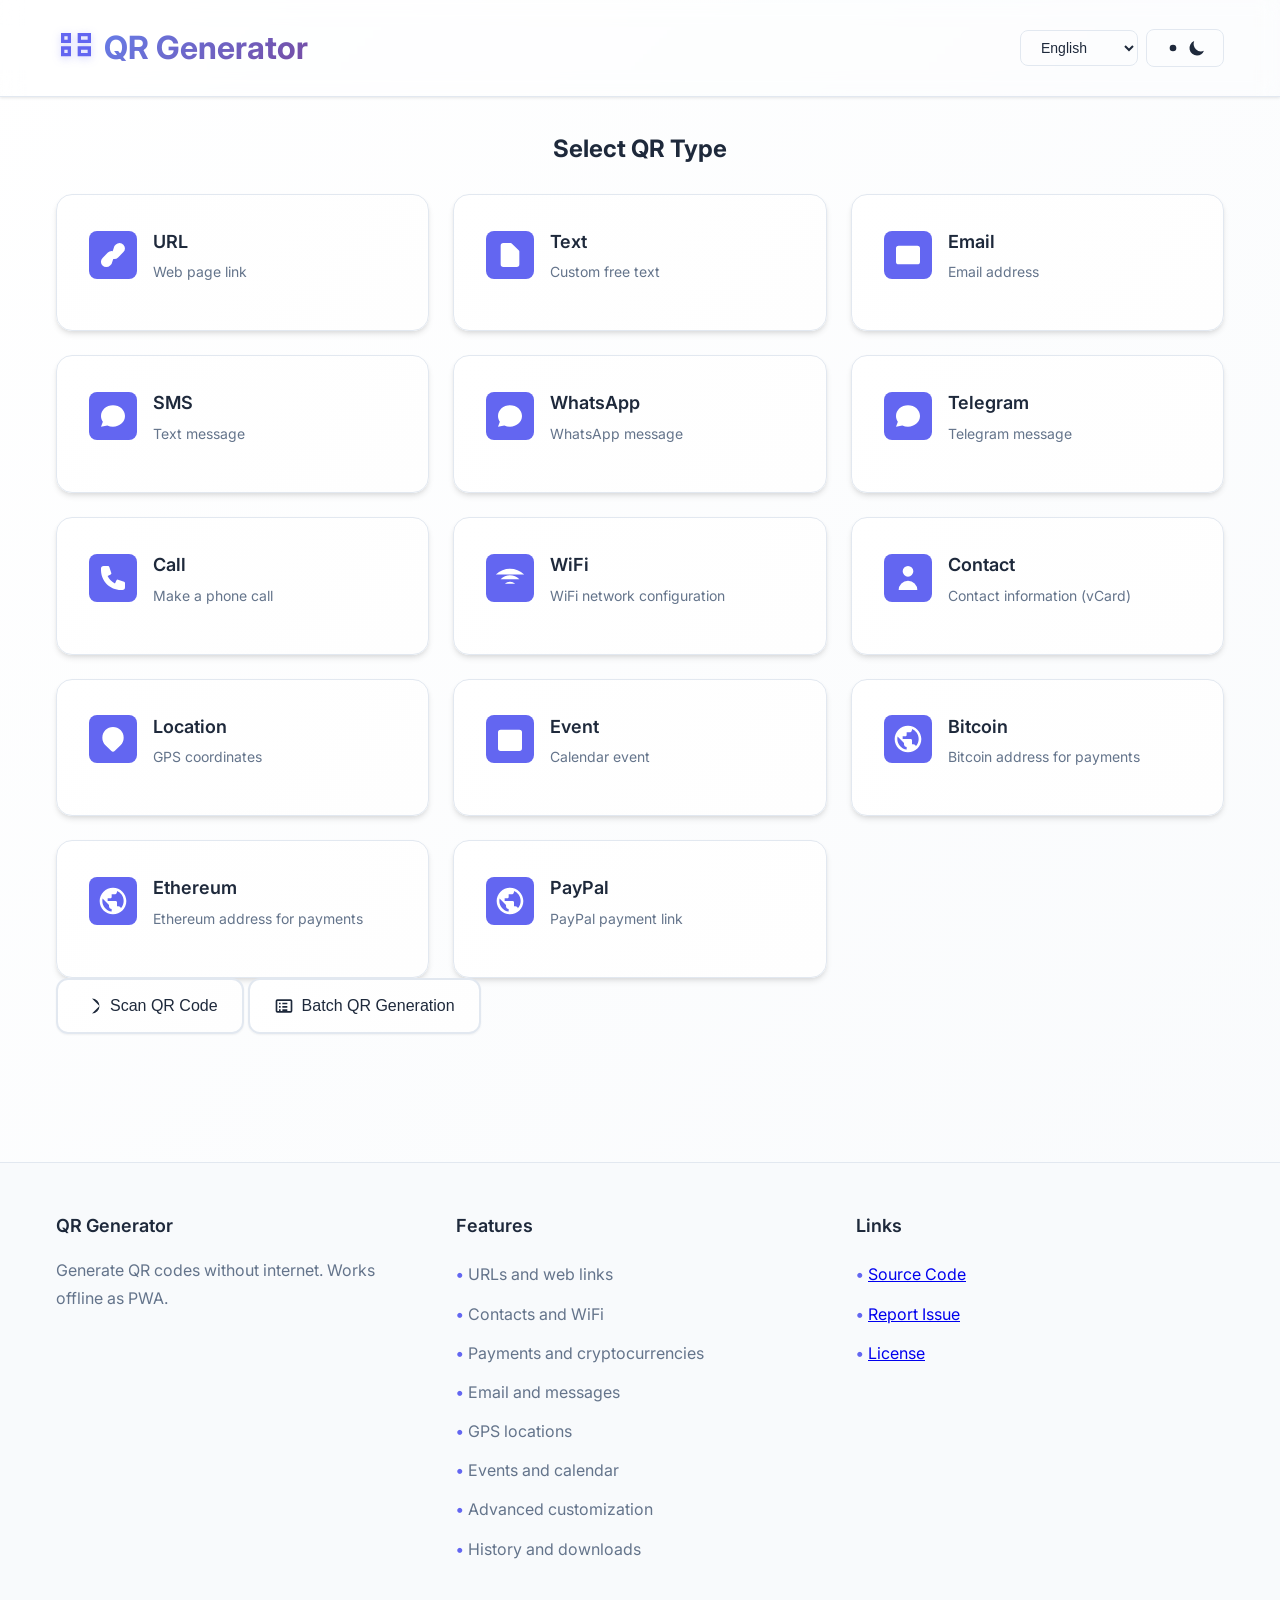
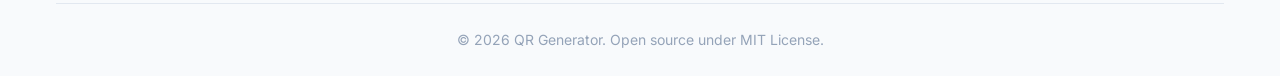
==== index.html @ 815015e6 "deploy: 2a4de9dc3d5f2ec3e005426f4d51350db5b8a0e3" ====
<!DOCTYPE html>
<html lang="en">
<head>
	<meta charset="UTF-8">
	<meta name="viewport" content="width=device-width, initial-scale=1.0">
	<meta name="description" content="World's best offline QR Code Generator - Create QR codes for URLs, contacts, WiFi, payments and more without internet. Free, fast and secure PWA.">
	<meta name="keywords" content="QR, QR code, QR generator, offline, PWA, barcode, vCard, WiFi QR, Bitcoin QR, free QR, instant QR">
	<meta name="author" content="QR Generator">
	<meta name="robots" content="index, follow">
	
	<!-- PWA Meta Tags -->
	<meta name="theme-color" content="#2563eb">
	<meta name="apple-mobile-web-app-capable" content="yes">
	<meta name="apple-mobile-web-app-status-bar-style" content="default">
	<meta name="apple-mobile-web-app-title" content="QR Generator">
	
	<!-- Open Graph -->
	<meta property="og:title" content="QR Generator - Offline QR Code Generator">
	<meta property="og:description" content="Create QR codes offline for URLs, contacts, WiFi, payments and more. Works without internet. Free and secure PWA.">
	<meta property="og:type" content="website">
	<meta property="og:url" content="https://qr-generator.com">
	<meta property="og:image" content="https://qr-generator.com/assets/img/qr-preview.png">
	<meta property="og:locale" content="en_US">
	
	<!-- Hreflang tags for international SEO -->
	<link rel="alternate" hreflang="en" href="https://qr-generator.com/">
	<link rel="alternate" hreflang="es" href="https://qr-generator.com/?lang=es">
	<link rel="alternate" hreflang="pt" href="https://qr-generator.com/?lang=pt">
	<link rel="alternate" hreflang="fr" href="https://qr-generator.com/?lang=fr">
	<link rel="alternate" hreflang="x-default" href="https://qr-generator.com/">
	
	<!-- Sitemap -->
	<link rel="sitemap" type="application/xml" title="Sitemap" href="/sitemap.xml">
	
	<!-- Twitter Card -->
	<meta name="twitter:card" content="summary_large_image">
	<meta name="twitter:title" content="QR Generator - Offline QR Code Generator">
	<meta name="twitter:description" content="Create QR codes offline for URLs, contacts, WiFi, payments and more. Works without internet. Free and secure PWA.">
	<meta name="twitter:image" content="https://qr-generator.com/assets/img/qr-preview.png">
	<meta name="twitter:site" content="@qrgenerator">
	
	<!-- Canonical URL -->
	<link rel="canonical" href="https://qr-generator.com/">
	
	<!-- Structured Data -->
	<script type="application/ld+json">
	{
	  "@context": "https://schema.org",
	  "@type": "SoftwareApplication",
	  "name": "QR Generator",
	  "operatingSystem": "All",
	  "offers": {
	    "@type": "Offer",
	    "price": "0",
	    "priceCurrency": "USD"
	  },
	  "applicationCategory": "UtilitiesApplication",
	  "featureList": [
	    "Offline QR Code Generation",
	    "Multiple QR Types",
	    "Customizable Designs",
	    "No Registration Required",
	    "Privacy Focused"
	  ]
	}
	</script>
	
	<title data-i18n="title">QR Generator - Offline QR Code Generator | Create QR Codes Without Internet</title>
	
	<!-- Manifest -->
	<link rel="manifest" href="manifest.json">
	
	<!-- Icons -->
	<link rel="icon" type="image/png" sizes="16x16" href="assets/icons/favicon-16x16.png">
	<link rel="icon" type="image/png" sizes="32x32" href="assets/icons/favicon-32x32.png">
	<link rel="apple-touch-icon" sizes="180x180" href="assets/icons/apple-touch-icon.png">

	<!-- Google Fonts -->
	<link rel="preconnect" href="https://fonts.googleapis.com">
	<link rel="preconnect" href="https://fonts.gstatic.com" crossorigin>
	<link href="https://fonts.googleapis.com/css2?family=Inter:wght@300;400;500;600;700&display=swap" rel="stylesheet">

	<!-- Critical CSS loaded immediately to prevent FOUC -->
	<style>
		/* Minimal critical styles to prevent flash of unstyled content */
		body {
			font-family: 'Inter', -apple-system, BlinkMacSystemFont, 'Segoe UI', Roboto, Oxygen, Ubuntu, Cantarell, sans-serif;
			line-height: 1.6;
			margin: 0;
			padding: 0;
			background-color: #f8fafc;
			color: #1e293b;
			transition: background-color 0.3s, color 0.3s;
		}
		
		.dark-mode {
			background-color: #0f172a;
			color: #e2e8f0;
		}
		
		.header {
			background: white;
			box-shadow: 0 1px 3px rgba(0,0,0,0.1);
			padding: 1rem 0;
		}
		
		.dark-mode .header {
			background: #1e293b;
		}
		
		.container {
			max-width: 1200px;
			margin: 0 auto;
			padding: 0 1rem;
		}
		
		.btn {
			display: inline-flex;
			align-items: center;
			justify-content: center;
			padding: 0.5rem 1rem;
			border-radius: 0.375rem;
			font-weight: 500;
			cursor: pointer;
			transition: all 0.2s;
			border: none;
		}
		
		.btn:disabled {
			opacity: 0.6;
			cursor: not-allowed;
		}
		
		.btn-primary {
			background-color: #2563eb;
			color: white;
		}
		
		.btn-secondary {
			background-color: #64748b;
			color: white;
		}
		
		.form-control {
			width: 100%;
			padding: 0.5rem;
			border: 1px solid #cbd5e1;
			border-radius: 0.375rem;
			background: white;
		}
		
		.dark-mode .form-control {
			background: #1e293b;
			border-color: #334155;
			color: #e2e8f0;
		}
		
		.loading {
			display: none;
			text-align: center;
			padding: 2rem;
		}
		
		.spinner {
			width: 2rem;
			height: 2rem;
			border: 2px solid rgba(37, 99, 235, 0.2);
			border-top: 2px solid #2563eb;
			border-radius: 50%;
			animation: spin 1s linear infinite;
			margin: 0 auto 1rem;
		}
		
		@keyframes spin {
			0% { transform: rotate(0deg); }
			100% { transform: rotate(360deg); }
		}
		
		.toast {
			position: fixed;
			top: 1rem;
			right: 1rem;
			padding: 1rem;
			border-radius: 0.375rem;
			color: white;
			z-index: 1000;
			transform: translateX(100%);
			transition: transform 0.3s ease-out;
			min-width: 250px;
			box-shadow: 0 4px 6px rgba(0,0,0,0.1);
		}
		
		.toast.show {
			transform: translateX(0);
		}
		
		.toast-success {
			background-color: #10b981;
		}
		
		.toast-error {
			background-color: #ef4444;
		}
		
		.toast-warning {
			background-color: #f59e0b;
		}
		
		.toast-info {
			background-color: #3b82f6;
		}
	</style>
	
	<!-- Preload critical resources -->
	<link rel="preload" href="css/style.min.css" as="style">
	<link rel="preload" href="js/app.js" as="script">
	<link rel="preload" href="js/libs/qrcode.min.js" as="script">
	
	<!-- Load main stylesheet -->
	<link rel="stylesheet" href="css/style.min.css">
	
	<!-- External Libraries -->
	<script src="js/libs/qrcode.min.js"></script>
	<script src="js/libs/qrcode-wrapper.js"></script>
	<script src="js/libs/jsQR.min.js"></script>
	
	<!-- QR Library Load Check -->
	<script>
		window.addEventListener('load', function() {
			if (typeof QRCode !== 'undefined') {
				console.log('✅ Professional QR Code library loaded successfully');
			} else {
				console.error('❌ QR Code library failed to load');
			}
		});
	</script>
</head>
<body>
	<!-- Header -->
	<header class="header" role="banner">
		<div class="container">
			<div class="header-content">
				<div class="logo">
					<svg class="logo-icon" viewBox="0 0 24 24" fill="currentColor" aria-label="QR Code Icon">
						<path d="M3 3h6v6H3V3zm2 2v2h2V5H5zm8-2h8v6h-8V3zm2 2v2h4V5h-4zM3 11h6v6H3v-6zm2 2v2h2v-2H5zm8-2h8v6h-8v-6zm2 2v2h4v-2h-4z"/>
					</svg>
					<h1>QR Generator</h1>
				</div>
				<nav class="nav" role="navigation" aria-label="Main navigation">
					<select id="languageSelector" class="nav-btn" aria-label="Select language">
						<option value="en">English</option>
						<option value="es">Español</option>
						<option value="pt">Português</option>
						<option value="fr">Français</option>
					</select>
					<button class="nav-btn" id="installBtn" style="display: none;" title="Install PWA application" aria-label="Install application">
						<svg viewBox="0 0 24 24" fill="currentColor" aria-hidden="true">
							<path d="M12 2l3.09 6.26L22 9.27l-5 4.87 1.18 6.88L12 17.77l-6.18 3.25L7 14.14 2 9.27l6.91-1.01L12 2z"/>
						</svg>
						<span aria-hidden="true" data-i18n="nav.install">Install</span>
					</button>
					<button class="nav-btn" id="themeToggle" data-i18n-title="nav.theme" aria-label="Toggle theme" title="Toggle light/dark theme">
						<svg class="sun-icon" viewBox="0 0 24 24" fill="currentColor" aria-hidden="true">
							<path d="M12 3v1m0 16v1m9-9h-1M4 12H3m15.364 6.364l-.707-.707M6.343 6.343l-.707-.707m12.728 0l-.707.707M6.343 17.657l-.707.707M16 12a4 4 0 11-8 0 4 4 0 018 0z"/>
						</svg>
						<svg class="moon-icon" viewBox="0 0 24 24" fill="currentColor" aria-hidden="true">
							<path d="M20.354 15.354A9 9 0 018.646 3.646 9.003 9.003 0 0012 21a9.003 9.003 0 008.354-5.646z"/>
						</svg>
					</button>
				</nav>
			</div>
		</div>
	</header>

	<!-- Main Content -->
	<main class="main" role="main">
		<div class="container">
			<!-- QR Type Selection -->
			<section class="qr-type-section" aria-labelledby="qrTypeHeading">
				<h2 id="qrTypeHeading" data-i18n="qrType.heading">Select QR Type</h2>
				<div class="qr-type-grid" id="qrTypeGrid" role="radiogroup" aria-label="QR code types">
					<!-- QR Types will be populated by JavaScript -->
				</div>
				<div class="qr-type-actions">
					<button class="btn btn-secondary" id="showScannerBtn">
						<svg viewBox="0 0 24 24" fill="currentColor" width="16" height="16">
							<path d="M21 12a9 9 0 01-9 9m9-9a9 9 0 00-9-9m9 9H3m9 9v-9m0-9v9"/>
						</svg>
						<span data-i18n="qrType.scan">Scan QR Code</span>
					</button>
					<button class="btn btn-secondary" id="showBatchBtn">
						<svg viewBox="0 0 24 24" fill="currentColor" width="16" height="16">
							<path d="M4 4h16a2 2 0 012 2v12a2 2 0 01-2 2H4a2 2 0 01-2-2V6a2 2 0 012-2zm0 2v12h16V6H4zm2 2h2v2H6V8zm0 4h2v2H6v-2zm0 4h2v2H6v-2zm4-8h6v2h-6V8zm0 4h6v2h-6v-2zm0 4h6v2h-6v-2z"/>
						</svg>
						<span data-i18n="qrType.batch">Batch QR Generation</span>
					</button>
				</div>
			</section>

			<!-- QR Scanner Section -->
			<section class="qr-scanner-section" id="qrScannerSection" style="display: none;">
				<h2 data-i18n="scanner.heading">Scan QR Code</h2>
				<div class="scanner-container">
					<div class="scanner-preview" id="scannerPreview">
						<video id="scannerVideo" playsinline style="width: 100%; max-width: 500px;"></video>
						<canvas id="scannerCanvas" style="display: none;"></canvas>
						<div class="scanner-overlay">
							<div class="scanner-frame"></div>
							<p data-i18n="scanner.point">Point your camera at a QR code</p>
						</div>
					</div>
					<div class="scanner-controls">
						<button class="btn btn-primary" id="startScannerBtn" data-i18n="scanner.start">Start Camera</button>
						<button class="btn btn-secondary" id="stopScannerBtn" data-i18n="scanner.stop" disabled>Stop Camera</button>
					</div>
					<div class="scanner-result" id="scannerResult" style="display: none;">
						<h3 data-i18n="scanner.result">Scanned Content</h3>
						<div class="result-content" id="resultContent"></div>
						<div class="result-actions">
							<button class="btn btn-primary" id="copyResultBtn" data-i18n="scanner.copy">Copy</button>
							<button class="btn btn-secondary" id="openResultBtn" data-i18n="scanner.open">Open</button>
						</div>
					</div>
				</div>
			</section>

			<!-- Batch QR Generation Section -->
			<section class="batch-qr-section" id="batchQRSection" style="display: none;">
				<h2 data-i18n="batch.heading">Batch QR Generation</h2>
				<div class="batch-container">
					<div class="batch-input">
						<label for="batchData" data-i18n="batch.label">Enter data for multiple QR codes (one per line):</label>
						<textarea id="batchData" class="form-control" rows="10" data-i18n-placeholder="batch.placeholder" placeholder="Enter one QR code data per line&#10;Example:&#10;https://example.com&#10;https://google.com&#10;Hello World&#10;Contact: John Doe"></textarea>
					</div>
					<div class="batch-options">
						<div class="form-group">
							<label for="batchQRType" data-i18n="batch.type">QR Type:</label>
							<select id="batchQRType" class="form-control">
								<option value="url">URL</option>
								<option value="text">Text</option>
								<option value="email">Email</option>
								<option value="sms">SMS</option>
								<option value="wifi">WiFi</option>
								<option value="vcard">Contact</option>
							</select>
						</div>
						<div class="form-group">
							<label for="batchSize" data-i18n="batch.size">QR Size:</label>
							<select id="batchSize" class="form-control">
								<option value="128">128x128 - Small</option>
								<option value="256" selected>256x256 - Standard</option>
								<option value="512">512x512 - Large</option>
								<option value="1024">1024x1024 - HD</option>
							</select>
						</div>
						<div class="form-group">
							<label for="batchErrorLevel" data-i18n="batch.error">Error Correction:</label>
							<select id="batchErrorLevel" class="form-control">
								<option value="L">Low (7%) - More data</option>
								<option value="M" selected>Medium (15%) - Balanced</option>
								<option value="Q">High (25%) - More robust</option>
								<option value="H">Maximum (30%) - Very robust</option>
							</select>
						</div>
					</div>
					<div class="batch-actions">
						<button class="btn btn-primary" id="generateBatchBtn" data-i18n="batch.generate">Generate Batch QR Codes</button>
						<button class="btn btn-secondary" id="downloadBatchBtn" data-i18n="batch.download" disabled>Download All</button>
					</div>
					<div class="batch-results" id="batchResults" style="display: none;">
						<h3 data-i18n="batch.results">Generated QR Codes</h3>
						<div class="results-grid" id="batchResultsGrid"></div>
					</div>
				</div>
			</section>

			<!-- QR Generator Form -->
			<section class="qr-generator-section" id="qrGeneratorSection" style="display: none;" aria-labelledby="formTitle">
				<div class="generator-container">
					<!-- Form Area -->
					<div class="form-area">
						<div class="form-header">
							<h3 id="formTitle" data-i18n="form.generate">Generate QR</h3>
							<button class="close-btn" id="closeForm" data-i18n-title="form.close" aria-label="Close form">
								<svg viewBox="0 0 24 24" fill="currentColor" aria-hidden="true">
									<path d="M6 18L18 6M6 6l12 12"/>
								</svg>
							</button>
						</div>
						
						<form id="qrForm" class="qr-form" role="form" aria-label="QR code generation form">
							<!-- Dynamic form fields will be inserted here -->
						</form>
						
						<div class="form-actions">
							<button type="button" class="btn btn-secondary" id="previewBtn">
								<svg viewBox="0 0 24 24" fill="currentColor">
									<path d="M12 4v16m8-8H4"/>
								</svg>
								<span data-i18n="form.preview">Preview</span>
							</button>
							<button type="submit" class="btn btn-primary" id="generateBtn">
								<svg viewBox="0 0 24 24" fill="currentColor">
									<path d="M12 4v16m8-8H4"/>
								</svg>
								<span data-i18n="form.generate">Generate QR</span>
							</button>
						</div>
					</div>

					<!-- Preview Area -->
					<div class="preview-area" role="region" aria-label="QR code preview">
						<div class="preview-header">
							<h3 data-i18n="preview.heading">Preview</h3>
							<div class="preview-controls">
								<button class="control-btn" id="downloadBtn" data-i18n="preview.download" disabled>
									<svg viewBox="0 0 24 24" fill="currentColor">
										<path d="M21 15v4a2 2 0 01-2 2H5a2 2 0 01-2-2v-4"/>
										<polyline points="7,10 12,15 17,10"/>
										<line x1="12" y1="15" x2="12" y2="3"/>
									</svg>
									<span data-i18n="preview.download">Download</span>
								</button>
								<button class="control-btn" id="shareBtn" data-i18n="preview.share" disabled>
									<svg viewBox="0 0 24 24" fill="currentColor">
										<path d="M4 12v8a2 2 0 002 2h12a2 2 0 002-2v-8"/>
										<polyline points="16,6 12,2 8,6"/>
										<line x1="12" y1="2" x2="12" y2="15"/>
									</svg>
									<span data-i18n="preview.share">Share</span>
								</button>
							</div>
						</div>
						
						<div class="qr-preview" id="qrPreview" role="img" aria-label="QR code preview area">
							<div class="placeholder">
								<svg viewBox="0 0 24 24" fill="currentColor" aria-hidden="true">
									<path d="M3 3h6v6H3V3zm2 2v2h2V5H5zm8-2h8v6h-8V3zm2 2v2h4V5h-4zM3 11h6v6H3v-6zm2 2v2h2v-2H5zm8-2h8v6h-8v-6zm2 2v2h4v-2h-4z"/>
								</svg>
								<p data-i18n="preview.placeholder">Select a type and generate your QR</p>
							</div>
						</div>
						
						<div class="qr-info" id="qrInfo" style="display: none;">
							<div class="info-item">
								<strong data-i18n="info.type">Type:</strong> <span id="qrTypeInfo">-</span>
							</div>
							<div class="info-item">
								<strong data-i18n="info.size">Size:</strong> <span id="qrSizeInfo">-</span>
							</div>
							<div class="info-item">
								<strong data-i18n="info.error">Correction:</strong> <span id="qrErrorInfo">-</span>
							</div>
						</div>
					</div>
				</div>
			</section>

			<!-- QR Customization -->
			<section class="qr-customization" id="qrCustomization" style="display: none;">
				<div class="customization-header">
					<h3 data-i18n="customize.heading">🎨 Personalize QR</h3>
					<p data-i18n="customize.description">Make your QR unique with custom colors, size and effects</p>
				</div>
				
				<div class="customization-tabs">
					<button class="tab-btn active" data-tab="basic" data-i18n="customize.basic">Basic</button>
					<button class="tab-btn" data-tab="advanced" data-i18n="customize.advanced">Advanced</button>
					<button class="tab-btn" data-tab="effects" data-i18n="customize.effects">Effects</button>
				</div>
				
				<!-- Basic Tab -->
				<div class="tab-content active" id="basic-tab">
					<div class="customization-grid">
						<div class="customization-group">
							<label for="qrSize" data-i18n="basic.size">
								<svg viewBox="0 0 24 24" fill="currentColor" width="16" height="16">
									<path d="M21 12a9 9 0 01-9 9m9-9a9 9 0 00-9-9m9 9H3m9 9v-9m0-9v9"/>
								</svg>
								<span data-i18n="basic.size">Size</span>
							</label>
							<select id="qrSize" class="form-control">
								<option value="128">128x128 - Small</option>
								<option value="256" selected>256x256 - Standard</option>
								<option value="512">512x512 - Large</option>
								<option value="1024">1024x1024 - HD</option>
							</select>
						</div>
						
						<div class="customization-group">
							<label for="qrErrorLevel" data-i18n="basic.error">
								<svg viewBox="0 0 24 24" fill="currentColor" width="16" height="16">
									<path d="M12 9v2m0 4h.01m-6.938 4h13.856c1.54 0 2.502-1.667 1.732-2.5L13.732 4c-.77-.833-1.964-.833-2.732 0L3.732 16.5c-.77.833.192 2.5 1.732 2.5z"/>
								</svg>
								<span data-i18n="basic.error">Error Correction</span>
							</label>
							<select id="qrErrorLevel" class="form-control">
								<option value="L">Low (7%) - More data</option>
								<option value="M" selected>Medium (15%) - Balanced</option>
								<option value="Q">High (25%) - More robust</option>
								<option value="H">Maximum (30%) - Very robust</option>
							</select>
						</div>
					</div>
				</div>
				
				<!-- Advanced Tab -->
				<div class="tab-content" id="advanced-tab">
					<div class="customization-grid">
						<div class="customization-group">
							<label for="qrForeground" data-i18n="advanced.foreground">
								<svg viewBox="0 0 24 24" fill="currentColor" width="16" height="16">
									<path d="M7 21a4 4 0 01-4-4V5a2 2 0 012-2h4a2 2 0 012 2v12a4 4 0 01-4 4zM21 5a2 2 0 00-2-2h-4a2 2 0 00-2 2v12a4 4 0 004 4h4a2 2 0 002-2V5z"/>
								</svg>
								<span data-i18n="advanced.foreground">Foreground Color</span>
							</label>
							<div class="color-input-group">
								<input type="color" id="qrForeground" value="#000000" class="form-control color-picker">
								<input type="text" id="qrForegroundText" value="#000000" class="form-control color-text" placeholder="#000000">
							</div>
						</div>
						
						<div class="customization-group">
							<label for="qrBackground" data-i18n="advanced.background">
								<svg viewBox="0 0 24 24" fill="currentColor" width="16" height="16">
									<path d="M4 16l4.586-4.586a2 2 0 012.828 0L16 16m-2-2l1.586-1.586a2 2 0 012.828 0L20 14m-6-6h.01M6 20h12a2 2 0 002-2V6a2 2 0 00-2-2H6a2 2 0 00-2 2v12a2 2 0 002 2z"/>
								</svg>
								<span data-i18n="advanced.background">Background Color</span>
							</label>
							<div class="color-input-group">
								<input type="color" id="qrBackground" value="#FFFFFF" class="form-control color-picker">
								<input type="text" id="qrBackgroundText" value="#FFFFFF" class="form-control color-text" placeholder="#FFFFFF">
							</div>
						</div>
						
						<div class="customization-group">
							<label for="qrMargin" data-i18n="advanced.margin">
								<svg viewBox="0 0 24 24" fill="currentColor" width="16" height="16">
									<path d="M4 8V4m0 0h4M4 4l5 5m11-1V4m0 0h-4m4 0l-5 5m11 5l-5-5m5 5v-4m0 4h-4"/>
								</svg>
								<span data-i18n="advanced.margin">Margin</span>
							</label>
							<div class="range-input-group">
								<input type="range" id="qrMargin" min="0" max="4" value="4" class="form-control range-slider">
								<span id="qrMarginValue" class="range-value">4</span>
							</div>
						</div>
						
						<div class="customization-group">
							<label for="qrStyle" data-i18n="advanced.style">
								<svg viewBox="0 0 24 24" fill="currentColor" width="16" height="16">
									<path d="M7 21a4 4 0 01-4-4V5a2 2 0 012-2h4a2 2 0 012 2v12a4 4 0 01-4 4zM21 5a2 2 0 00-2-2h-4a2 2 0 00-2 2v12a4 4 0 004 4h4a2 2 0 002-2V5z"/>
								</svg>
								<span data-i18n="advanced.style">Dot Style</span>
							</label>
							<select id="qrStyle" class="form-control">
								<option value="square" selected>Square</option>
								<option value="rounded">Rounded</option>
								<option value="dots">Dots</option>
							</select>
						</div>
					</div>
				</div>
				
				<!-- Effects Tab -->
				<div class="tab-content" id="effects-tab">
					<div class="customization-grid">
						<div class="customization-group">
							<label for="logoUpload" data-i18n="effects.logo">
								<svg viewBox="0 0 24 24" fill="currentColor" width="16" height="16">
									<path d="M4 16l4.586-4.586a2 2 0 012.828 0L16 16m-2-2l1.586-1.586a2 2 0 012.828 0L20 14m-6-6h.01M6 20h12a2 2 0 002-2V6a2 2 0 00-2-2H6a2 2 0 00-2 2v12a2 2 0 002 2z"/>
								</svg>
								<span data-i18n="effects.logo">Center Logo</span>
							</label>
							<div class="file-upload-area" id="fileUploadArea">
								<input type="file" id="logoUpload" accept="image/*" class="form-control file-input">
								<div class="upload-placeholder">
									<svg viewBox="0 0 24 24" fill="currentColor" width="32" height="32">
										<path d="M21 15v4a2 2 0 01-2 2H5a2 2 0 01-2-2v-4M17 8l-5-5-5 5M12 3v12"/>
									</svg>
									<p data-i18n="upload.placeholder">Drag an image or click to select</p>
									<span data-i18n="upload.supported">PNG, JPG up to 2MB</span>
								</div>
							</div>
							<div class="logo-preview" id="logoPreview" style="display: none;">
								<div class="logo-preview-content">
									<img id="logoImage" alt="Logo preview">
									<div class="logo-controls">
										<button type="button" id="removeLogo" class="btn btn-small btn-danger">
											<svg viewBox="0 0 24 24" fill="currentColor" width="14" height="14">
												<path d="M6 18L18 6M6 6l12 12"/>
											</svg>
											<span data-i18n="actions.remove">Remove</span>
										</button>
									</div>
								</div>
							</div>
						</div>
						
						<div class="customization-group">
							<label for="qrGradient" data-i18n="effects.gradient">
								<svg viewBox="0 0 24 24" fill="currentColor" width="16" height="16">
									<path d="M7 21a4 4 0 01-4-4V5a2 2 0 012-2h4a2 2 0 012 2v12a4 4 0 01-4 4zM21 5a2 2 0 00-2-2h-4a2 2 0 00-2 2v12a4 4 0 004 4h4a2 2 0 002-2V5z"/>
								</svg>
								<span data-i18n="effects.gradient">Gradient</span>
							</label>
							<div class="gradient-controls">
								<div class="gradient-input-group">
									<input type="color" id="gradientStart" value="#2563eb" class="form-control color-picker">
									<input type="color" id="gradientEnd" value="#1d4ed8" class="form-control color-picker">
								</div>
								<select id="gradientDirection" class="form-control">
									<option value="horizontal">Horizontal</option>
									<option value="vertical">Vertical</option>
									<option value="diagonal">Diagonal</option>
									<option value="radial">Radial</option>
								</select>
							</div>
						</div>
					</div>
				</div>
				
				<div class="customization-actions">
					<button type="button" class="btn btn-secondary" id="resetCustomization" data-i18n="actions.reset">
						<svg viewBox="0 0 24 24" fill="currentColor" width="16" height="16">
							<path d="M3 12a9 9 0 019-9 9.75 9.75 0 016.74 2.74L21 8"/>
							<path d="M21 3v5h-5"/>
							<path d="M21 12a9 9 0 01-9 9 9.75 9.75 0 01-6.74-2.74L3 16"/>
							<path d="M3 21v-5h5"/>
						</svg>
						<span data-i18n="actions.reset">Reset</span>
					</button>
					<button type="button" class="btn btn-primary" id="applyCustomization" data-i18n="actions.apply">
						<svg viewBox="0 0 24 24" fill="currentColor" width="16" height="16">
							<path d="M5 13l4 4L19 7"/>
						</svg>
						<span data-i18n="actions.apply">Apply Changes</span>
					</button>
					<div class="export-options">
						<label data-i18n="export.label">Export Format:</label>
						<div class="export-buttons">
							<button type="button" class="btn btn-small btn-secondary" id="exportPNG" data-i18n="export.png">PNG</button>
							<button type="button" class="btn btn-small btn-secondary" id="exportSVG" data-i18n="export.svg">SVG</button>
							<button type="button" class="btn btn-small btn-secondary" id="exportPDF" data-i18n="export.pdf">PDF</button>
						</div>
					</div>
				</div>
			</section>

			<!-- History Section -->
			<section class="history-section" id="historySection" style="display: none;">
				<h3 data-i18n="history.heading">QR History</h3>
				<div class="history-grid" id="historyGrid">
					<!-- History items will be populated by JavaScript -->
				</div>
				<button class="btn btn-secondary" id="clearHistory" data-i18n="history.clear">Clear History</button>
			</section>
		</div>
	</main>

	<!-- Footer -->
	<footer class="footer" role="contentinfo">
		<div class="container">
			<div class="footer-content">
				<div class="footer-section">
					<h4 data-i18n="footer.title">QR Generator</h4>
					<p data-i18n="footer.description">Generate QR codes without internet. Works offline as PWA.</p>
				</div>
				<div class="footer-section">
					<h4 data-i18n="footer.features">Features</h4>
					<ul>
						<li data-i18n="footer.urls">URLs and web links</li>
						<li data-i18n="footer.contacts">Contacts and WiFi</li>
						<li data-i18n="footer.payments">Payments and cryptocurrencies</li>
						<li data-i18n="footer.email">Email and messages</li>
						<li data-i18n="footer.location">GPS locations</li>
						<li data-i18n="footer.events">Events and calendar</li>
						<li data-i18n="footer.customization">Advanced customization</li>
						<li data-i18n="footer.history">History and downloads</li>
					</ul>
				</div>
				<div class="footer-section">
					<h4 data-i18n="footer.links">Links</h4>
					<ul>
						<li><a href="https://github.com/jmarc9901/qr-code-generator-pwa" target="_blank" rel="noopener" data-i18n="footer.sourceCode">Source Code</a></li>
						<li><a href="https://github.com/jmarc9901/qr-code-generator-pwa/issues" target="_blank" rel="noopener" data-i18n="footer.reportIssue">Report Issue</a></li>
						<li><a href="https://github.com/jmarc9901/qr-code-generator-pwa/blob/main/LICENSE" target="_blank" rel="noopener" data-i18n="footer.license">License</a></li>
					</ul>
				</div>
			</div>
			<div class="footer-bottom">
				<p>&copy; <span id="currentYear">2026</span> <span data-i18n="footer.copyright">QR Generator. Open source under MIT License.</span></p>
			</div>
		</div>
	</footer>

	<!-- Loading Overlay -->
	<div class="loading-overlay" id="loadingOverlay" style="display: none;">
		<div class="loading-spinner">
			<svg viewBox="0 0 24 24" fill="currentColor">
				<path d="M12 2C6.48 2 2 6.48 2 12s4.48 10 10 10 10-4.48 10-10S17.52 2 12 2zm0 18c-4.42 0-8-3.58-8-8s3.58-8 8-8 8 3.58 8 8-3.58 8-8 8z"/>
			</svg>
		</div>
		<p data-i18n="loading">Generating QR...</p>
	</div>

	<!-- Toast Notifications -->
	<div class="toast-container" id="toastContainer"></div>

	<!-- Scripts -->
	<script src="js/utils.js"></script>
	<script src="js/validation.js"></script>
	<script src="js/qr-types.js"></script>
	<script src="js/pwa.js"></script>
	<script src="js/app.js"></script>
</body>
</html>
---- css/style.min.css ----
/* Reset and Base Styles */
* {
	margin: 0;
	padding: 0;
	box-sizing: border-box;
}

:root {
	/* Enhanced Light Theme Colors */
	--primary-color: #6366f1;
	--primary-hover: #5855eb;
	--primary-light: #e0e7ff;
	--secondary-color: #64748b;
	--accent-color: #f59e0b;
	--success-color: #10b981;
	--danger-color: #ef4444;
	--warning-color: #f59e0b;
	--info-color: #3b82f6;

	/* Enhanced Background Colors with gradients */
	--bg-primary: linear-gradient(135deg, #ffffff 0%, #f8fafc 100%);
	--bg-secondary: #f8fafc;
	--bg-tertiary: #f1f5f9;
	--bg-card: linear-gradient(135deg, #ffffff 0%, #fefefe 100%);
	--bg-overlay: rgba(0, 0, 0, 0.6);
	--bg-gradient-primary: linear-gradient(135deg, #667eea 0%, #764ba2 100%);
	--bg-gradient-secondary: linear-gradient(135deg, #f093fb 0%, #f5576c 100%);
	--bg-gradient-accent: linear-gradient(135deg, #4facfe 0%, #00f2fe 100%);

	/* Enhanced Text Colors */
	--text-primary: #1e293b;
	--text-secondary: #64748b;
	--text-muted: #94a3b8;
	--text-inverse: #ffffff;
	--text-gradient: linear-gradient(135deg, #667eea 0%, #764ba2 100%);

	/* Enhanced Border Colors */
	--border-color: #e2e8f0;
	--border-hover: #cbd5e1;
	--border-focus: #6366f1;

	/* Enhanced Shadows */
	--shadow-sm: 0 1px 2px 0 rgba(0, 0, 0, 0.05);
	--shadow-md: 0 4px 6px -1px rgba(0, 0, 0, 0.1), 0 2px 4px -1px rgba(0, 0, 0, 0.06);
	--shadow-lg: 0 10px 15px -3px rgba(0, 0, 0, 0.1), 0 4px 6px -2px rgba(0, 0, 0, 0.05);
	--shadow-xl: 0 20px 25px -5px rgba(0, 0, 0, 0.1), 0 10px 10px -5px rgba(0, 0, 0, 0.04);
	--shadow-glow: 0 0 20px rgba(99, 102, 241, 0.3);

	/* Enhanced Spacing */
	--spacing-xs: 0.25rem;
	--spacing-sm: 0.5rem;
	--spacing-md: 1rem;
	--spacing-lg: 1.5rem;
	--spacing-xl: 2rem;
	--spacing-2xl: 3rem;

	/* Enhanced Border Radius */
	--radius-sm: 0.375rem;
	--radius-md: 0.5rem;
	--radius-lg: 0.75rem;
	--radius-xl: 1rem;
	--radius-2xl: 1.5rem;

	/* Enhanced Transitions */
	--transition-fast: 0.15s cubic-bezier(0.4, 0, 0.2, 1);
	--transition-normal: 0.3s cubic-bezier(0.4, 0, 0.2, 1);
	--transition-slow: 0.5s cubic-bezier(0.4, 0, 0.2, 1);

	/* Enhanced Typography */
	--font-family: 'Inter', -apple-system, BlinkMacSystemFont, 'Segoe UI', Roboto, sans-serif;
	--font-size-xs: 0.75rem;
	--font-size-sm: 0.875rem;
	--font-size-base: 1rem;
	--font-size-lg: 1.125rem;
	--font-size-xl: 1.25rem;
	--font-size-2xl: 1.5rem;
	--font-size-3xl: 2rem;
	--font-weight-light: 300;
	--font-weight-normal: 400;
	--font-weight-medium: 500;
	--font-weight-semibold: 600;
	--font-weight-bold: 700;

	/* Layout */
	--header-height: 4rem;
	--container-max-width: 1200px;
}

/* Dark Theme */
[data-theme="dark"] {
	--bg-primary: linear-gradient(135deg, #0f172a 0%, #1e293b 100%);
	--bg-secondary: #1e293b;
	--bg-tertiary: #334155;
	--bg-card: linear-gradient(135deg, #1e293b 0%, #2d3748 100%);
	--text-primary: #f8fafc;
	--text-secondary: #cbd5e1;
	--text-muted: #94a3b8;
	--border-color: #334155;
	--border-hover: #475569;
	--shadow-glow: 0 0 20px rgba(99, 102, 241, 0.4);
}

/* Base Styles */
html {
	font-size: 16px;
	scroll-behavior: smooth;
}

body {
	font-family: var(--font-family);
	font-size: var(--font-size-base);
	font-weight: var(--font-weight-normal);
	line-height: 1.7;
	color: var(--text-primary);
	background: var(--bg-primary);
	transition: background var(--transition-normal), color var(--transition-normal);
	-webkit-font-smoothing: antialiased;
	-moz-osx-font-smoothing: grayscale;
}

/* Container */
.container {
	max-width: var(--container-max-width);
	margin: 0 auto;
	padding: 0 var(--spacing-md);
}

/* Header */
.header {
	position: sticky;
	top: 0;
	z-index: 100;
	background-color: var(--bg-card);
	border-bottom: 1px solid var(--border-color);
	backdrop-filter: blur(10px);
}

.header-content {
	display: flex;
	align-items: center;
	justify-content: space-between;
	height: var(--header-height);
}

.logo {
	display: flex;
	align-items: center;
	gap: var(--spacing-sm);
	color: var(--primary-color);
}

.logo-icon {
	width: 2.5rem;
	height: 2.5rem;
	transition: transform var(--transition-normal);
	filter: drop-shadow(0 2px 4px rgba(99, 102, 241, 0.3));
}

.logo:hover .logo-icon {
	transform: rotate(360deg) scale(1.1);
	animation: bounce 1s ease-in-out;
}

.logo h1 {
	font-size: var(--font-size-3xl);
	font-weight: var(--font-weight-bold);
	background: var(--text-gradient);
	-webkit-background-clip: text;
	-webkit-text-fill-color: transparent;
	background-clip: text;
	margin: 0;
	transition: transform var(--transition-fast);
}

.logo:hover h1 {
	transform: scale(1.05);
}

.nav {
	display: flex;
	align-items: center;
	gap: var(--spacing-sm);
}

.nav-btn {
	display: flex;
	align-items: center;
	gap: var(--spacing-xs);
	padding: var(--spacing-sm) var(--spacing-md);
	border: 1px solid var(--border-color);
	border-radius: var(--radius-md);
	background-color: var(--bg-card);
	color: var(--text-primary);
	font-size: var(--font-size-sm);
	font-weight: 500;
	cursor: pointer;
	transition: all var(--transition-fast);
}

.nav-btn:hover {
	background-color: var(--bg-secondary);
	border-color: var(--border-hover);
}

.nav-btn svg {
	width: 1.25rem;
	height: 1.25rem;
}

/* Main Content */
.main {
	padding: var(--spacing-xl) 0;
	min-height: calc(100vh - var(--header-height));
}

/* QR Type Section */
.qr-type-section {
	margin-bottom: var(--spacing-2xl);
}

.qr-type-section h2 {
	font-size: var(--font-size-2xl);
	font-weight: 700;
	margin-bottom: var(--spacing-lg);
	text-align: center;
}

.qr-type-grid {
	display: grid;
	grid-template-columns: repeat(auto-fit, minmax(280px, 1fr));
	gap: var(--spacing-lg);
}

.qr-type-card {
	background: var(--bg-card);
	border: 1px solid var(--border-color);
	border-radius: var(--radius-xl);
	padding: var(--spacing-xl);
	cursor: pointer;
	transition: all var(--transition-normal);
	position: relative;
	overflow: hidden;
	box-shadow: var(--shadow-md);
	animation: fadeIn 0.6s ease-out;
}

.qr-type-card::before {
	content: '';
	position: absolute;
	top: 0;
	left: -100%;
	width: 100%;
	height: 100%;
	background: linear-gradient(90deg, transparent, rgba(99, 102, 241, 0.1), transparent);
	transition: left 0.5s;
}

.qr-type-card:hover::before {
	left: 100%;
}

.qr-type-card:hover {
	transform: translateY(-8px) scale(1.02);
	box-shadow: var(--shadow-xl);
	border-color: var(--primary-color);
	background: linear-gradient(135deg, var(--bg-card) 0%, rgba(99, 102, 241, 0.05) 100%);
}

.qr-type-card.selected {
	border-color: var(--primary-color);
	background: linear-gradient(135deg, rgba(99, 102, 241, 0.1) 0%, rgba(99, 102, 241, 0.05) 100%);
	box-shadow: var(--shadow-glow);
	animation: pulse 2s infinite;
}

.qr-type-card-header {
	display: flex;
	align-items: center;
	gap: var(--spacing-md);
	margin-bottom: var(--spacing-md);
}

.qr-type-icon {
	width: 3rem;
	height: 3rem;
	padding: var(--spacing-sm);
	background-color: var(--primary-color);
	color: var(--text-inverse);
	border-radius: var(--radius-md);
	flex-shrink: 0;
}

.qr-type-card h3 {
	font-size: var(--font-size-lg);
	font-weight: 600;
	color: var(--text-primary);
	margin-bottom: var(--spacing-xs);
}

.qr-type-card p {
	color: var(--text-secondary);
	font-size: var(--font-size-sm);
	line-height: 1.5;
}

/* Generator Section */
.generator-container {
	display: grid;
	grid-template-columns: 1fr 1fr;
	gap: var(--spacing-xl);
	background-color: var(--bg-card);
	border: 1px solid var(--border-color);
	border-radius: var(--radius-xl);
	overflow: hidden;
	box-shadow: var(--shadow-lg);
}

@media (max-width: 768px) {
	.generator-container {
		grid-template-columns: 1fr;
	}
}

/* Form Area */
.form-area {
	padding: var(--spacing-xl);
	background-color: var(--bg-secondary);
}

.form-header {
	display: flex;
	align-items: center;
	justify-content: space-between;
	margin-bottom: var(--spacing-lg);
}

.form-header h3 {
	font-size: var(--font-size-xl);
	font-weight: 600;
}

.close-btn {
	width: 2rem;
	height: 2rem;
	border: none;
	background: none;
	color: var(--text-secondary);
	cursor: pointer;
	border-radius: var(--radius-sm);
	transition: all var(--transition-fast);
}

.close-btn:hover {
	background-color: var(--bg-tertiary);
	color: var(--text-primary);
}

.close-btn svg {
	width: 1.25rem;
	height: 1.25rem;
}

/* Form Styles */
.qr-form {
	display: flex;
	flex-direction: column;
	gap: var(--spacing-lg);
}

.form-group {
	display: flex;
	flex-direction: column;
	gap: var(--spacing-sm);
}

.form-group label {
	font-weight: 500;
	color: var(--text-primary);
	font-size: var(--font-size-sm);
}

.form-control {
	padding: var(--spacing-md);
	border: 2px solid var(--border-color);
	border-radius: var(--radius-lg);
	background: var(--bg-card);
	color: var(--text-primary);
	font-size: var(--font-size-base);
	font-family: var(--font-family);
	transition: all var(--transition-normal);
	box-shadow: var(--shadow-sm);
}

.form-control:focus {
	outline: none;
	border-color: var(--primary-color);
	box-shadow: 0 0 0 4px rgba(99, 102, 241, 0.15), var(--shadow-md);
	transform: translateY(-1px);
	background: var(--bg-primary);
}

.form-control:hover {
	border-color: var(--border-hover);
	box-shadow: var(--shadow-md);
}

.form-control::placeholder {
	color: var(--text-muted);
	font-style: italic;
	transition: color var(--transition-fast);
}

.form-control:focus::placeholder {
	color: var(--text-muted);
	opacity: 0.7;
}

.form-control::placeholder {
	color: var(--text-muted);
}

/* Buttons */
.btn {
	display: inline-flex;
	align-items: center;
	justify-content: center;
	gap: var(--spacing-sm);
	padding: var(--spacing-md) var(--spacing-lg);
	border: none;
	border-radius: var(--radius-lg);
	font-size: var(--font-size-base);
	font-weight: var(--font-weight-medium);
	cursor: pointer;
	transition: all var(--transition-normal);
	text-decoration: none;
	white-space: nowrap;
	position: relative;
	overflow: hidden;
	box-shadow: var(--shadow-sm);
}

.btn::before {
	content: '';
	position: absolute;
	top: 50%;
	left: 50%;
	width: 0;
	height: 0;
	background: rgba(255, 255, 255, 0.2);
	border-radius: 50%;
	transform: translate(-50%, -50%);
	transition: width 0.6s, height 0.6s;
}

.btn:hover::before {
	width: 300px;
	height: 300px;
}

.btn svg {
	width: 1.25rem;
	height: 1.25rem;
	transition: transform var(--transition-fast);
}

.btn-primary {
	background: var(--bg-gradient-primary);
	color: var(--text-inverse);
	border: 2px solid transparent;
	background-clip: padding-box;
}

.btn-primary:hover {
	background: var(--bg-gradient-secondary);
	transform: translateY(-2px) scale(1.02);
	box-shadow: var(--shadow-lg);
	border-color: var(--primary-hover);
}

.btn-primary:hover svg {
	transform: rotate(360deg);
}

.btn-secondary {
	background: var(--bg-card);
	color: var(--text-primary);
	border: 2px solid var(--border-color);
}

.btn-secondary:hover {
	background: var(--bg-secondary);
	border-color: var(--primary-color);
	color: var(--primary-color);
	transform: translateY(-1px);
	box-shadow: var(--shadow-md);
}

.btn-small {
	padding: var(--spacing-sm) var(--spacing-md);
	font-size: var(--font-size-sm);
}

.btn-danger {
	background-color: var(--danger-color);
	color: var(--text-inverse);
}

.btn-danger:hover {
	background-color: #dc2626;
}

.btn:disabled {
	opacity: 0.5;
	cursor: not-allowed;
	transform: none !important;
}

/* Form Actions */
.form-actions {
	display: flex;
	gap: var(--spacing-md);
	margin-top: var(--spacing-lg);
}

@media (max-width: 480px) {
	.form-actions {
		flex-direction: column;
	}
}

/* Preview Area */
.preview-area {
	padding: var(--spacing-xl);
	background-color: var(--bg-card);
	display: flex;
	flex-direction: column;
}

.preview-header {
	display: flex;
	align-items: center;
	justify-content: space-between;
	margin-bottom: var(--spacing-lg);
}

.preview-header h3 {
	font-size: var(--font-size-xl);
	font-weight: 600;
}

.preview-controls {
	display: flex;
	gap: var(--spacing-sm);
}

.control-btn {
	display: flex;
	align-items: center;
	gap: var(--spacing-xs);
	padding: var(--spacing-sm) var(--spacing-md);
	border: 1px solid var(--border-color);
	border-radius: var(--radius-md);
	background-color: var(--bg-secondary);
	color: var(--text-primary);
	font-size: var(--font-size-sm);
	font-weight: 500;
	cursor: pointer;
	transition: all var(--transition-fast);
}

.control-btn:hover:not(:disabled) {
	background-color: var(--bg-tertiary);
	border-color: var(--border-hover);
}

.control-btn:disabled {
	opacity: 0.5;
	cursor: not-allowed;
}

.control-btn svg {
	width: 1rem;
	height: 1rem;
}

/* QR Preview */
.qr-preview {
	flex: 1;
	display: flex;
	align-items: center;
	justify-content: center;
	min-height: 300px;
	background-color: var(--bg-secondary);
	border-radius: var(--radius-lg);
	margin-bottom: var(--spacing-lg);
}

.placeholder {
	text-align: center;
	color: var(--text-muted);
}

.placeholder svg {
	width: 4rem;
	height: 4rem;
	margin-bottom: var(--spacing-md);
	opacity: 0.5;
}

.placeholder p {
	font-size: var(--font-size-lg);
}

.qr-image {
	max-width: 100%;
	max-height: 100%;
	border-radius: var(--radius-md);
	box-shadow: var(--shadow-md);
}

/* QR Info */
.qr-info {
	background-color: var(--bg-secondary);
	border-radius: var(--radius-md);
	padding: var(--spacing-md);
}

.info-item {
	display: flex;
	justify-content: space-between;
	margin-bottom: var(--spacing-sm);
}

.info-item:last-child {
	margin-bottom: 0;
}

.info-item strong {
	color: var(--text-primary);
	font-weight: 500;
}

/* Footer */
.footer {
	background-color: var(--bg-secondary);
	border-top: 1px solid var(--border-color);
	padding: var(--spacing-2xl) 0 var(--spacing-lg);
	margin-top: var(--spacing-2xl);
}

.footer-content {
	display: grid;
	grid-template-columns: repeat(auto-fit, minmax(250px, 1fr));
	gap: var(--spacing-xl);
	margin-bottom: var(--spacing-xl);
}

.footer-section h4 {
	font-size: var(--font-size-lg);
	font-weight: 600;
	margin-bottom: var(--spacing-md);
	color: var(--text-primary);
}

.footer-section p,
.footer-section li {
	color: var(--text-secondary);
	margin-bottom: var(--spacing-xs);
}

.footer-section ul {
	list-style: none;
}

.donation-buttons {
	display: flex;
	gap: var(--spacing-sm);
}

.footer-bottom {
	text-align: center;
	padding-top: var(--spacing-lg);
	border-top: 1px solid var(--border-color);
	color: var(--text-muted);
	font-size: var(--font-size-sm);
}

/* Loading Overlay */
.loading-overlay {
	position: fixed;
	top: 0;
	left: 0;
	right: 0;
	bottom: 0;
	background-color: var(--bg-overlay);
	display: flex;
	flex-direction: column;
	align-items: center;
	justify-content: center;
	z-index: 1000;
	backdrop-filter: blur(4px);
}

.loading-spinner {
	width: 4rem;
	height: 4rem;
	margin-bottom: var(--spacing-md);
	position: relative;
}

.loading-spinner::before {
	content: '';
	position: absolute;
	width: 100%;
	height: 100%;
	border: 3px solid rgba(99, 102, 241, 0.2);
	border-top: 3px solid var(--primary-color);
	border-radius: 50%;
	animation: spin 1s linear infinite;
}

.loading-spinner svg {
	width: 100%;
	height: 100%;
	color: var(--primary-color);
	animation: pulse 2s infinite;
}

@keyframes spin {
	from { transform: rotate(0deg); }
	to { transform: rotate(360deg); }
}

@keyframes fadeIn {
	from {
		opacity: 0;
		transform: translateY(10px);
	}
	to {
		opacity: 1;
		transform: translateY(0);
	}
}

@keyframes slideInUp {
	from {
		opacity: 0;
		transform: translateY(30px);
	}
	to {
		opacity: 1;
		transform: translateY(0);
	}
}

@keyframes pulse {
	0%, 100% {
		transform: scale(1);
	}
	50% {
		transform: scale(1.05);
	}
}

@keyframes bounce {
	0%, 20%, 53%, 80%, 100% {
		transform: translate3d(0, 0, 0);
	}
	40%, 43% {
		transform: translate3d(0, -30px, 0);
	}
	70% {
		transform: translate3d(0, -15px, 0);
	}
	90% {
		transform: translate3d(0, -4px, 0);
	}
}

.loading-overlay p {
	color: var(--text-inverse);
	font-size: var(--font-size-lg);
	font-weight: 500;
}

/* Toast Notifications */
.toast-container {
	position: fixed;
	top: var(--spacing-lg);
	right: var(--spacing-lg);
	z-index: 1001;
	display: flex;
	flex-direction: column;
	gap: var(--spacing-sm);
}

.toast {
	background: var(--bg-card);
	border: 1px solid var(--border-color);
	border-radius: var(--radius-xl);
	padding: var(--spacing-lg);
	box-shadow: var(--shadow-xl);
	min-width: 320px;
	transform: translateX(100%);
	animation: slideInUp 0.4s cubic-bezier(0.68, -0.55, 0.265, 1.55) forwards;
	backdrop-filter: blur(10px);
	position: relative;
	overflow: hidden;
}

.toast::before {
	content: '';
	position: absolute;
	top: 0;
	left: 0;
	width: 4px;
	height: 100%;
	background: var(--primary-color);
}

.toast.success::before {
	background: var(--success-color);
	box-shadow: 0 0 10px rgba(16, 185, 129, 0.5);
}

.toast.error::before {
	background: var(--danger-color);
	box-shadow: 0 0 10px rgba(239, 68, 68, 0.5);
}

.toast.warning::before {
	background: var(--warning-color);
	box-shadow: 0 0 10px rgba(245, 158, 11, 0.5);
}

.toast.info::before {
	background: var(--info-color);
	box-shadow: 0 0 10px rgba(59, 130, 246, 0.5);
}

.toast.success {
	border-left: 4px solid var(--success-color);
}

.toast.error {
	border-left: 4px solid var(--danger-color);
}

.toast.warning {
	border-left: 4px solid var(--warning-color);
}

.toast.info {
	border-left: 4px solid var(--info-color);
}

.toast-header {
	display: flex;
	align-items: center;
	justify-content: space-between;
	margin-bottom: var(--spacing-xs);
}

.toast-title {
	font-weight: 600;
	color: var(--text-primary);
	font-size: var(--font-size-sm);
}

.toast-close {
	background: none;
	border: none;
	color: var(--text-muted);
	cursor: pointer;
	padding: var(--spacing-xs);
	border-radius: var(--radius-sm);
	transition: all var(--transition-fast);
}

.toast-close:hover {
	background-color: var(--bg-secondary);
	color: var(--text-primary);
}

.toast-message {
	color: var(--text-secondary);
	font-size: var(--font-size-sm);
}

@keyframes slideIn {
	to { transform: translateX(0); }
}

/* Enhanced Responsive Design */
@media (max-width: 1024px) {
	.qr-type-grid {
		grid-template-columns: repeat(auto-fit, minmax(300px, 1fr));
		gap: var(--spacing-lg);
	}
}

@media (max-width: 768px) {
	:root {
		--header-height: 3.5rem;
		--spacing-xl: 2rem;
		--spacing-2xl: 2.5rem;
	}

	body {
		font-size: var(--font-size-sm);
	}

	.logo h1 {
		font-size: var(--font-size-lg);
	}

	.qr-type-grid {
		grid-template-columns: 1fr;
		gap: var(--spacing-md);
	}

	.qr-type-card {
		padding: var(--spacing-lg);
	}

	.generator-container {
		flex-direction: column;
		gap: var(--spacing-lg);
	}

	.form-area,
	.preview-area {
		padding: var(--spacing-lg);
	}

	.footer-content {
		grid-template-columns: 1fr;
		text-align: center;
		gap: var(--spacing-xl);
	}

	.customization-grid {
		grid-template-columns: 1fr;
		gap: var(--spacing-lg);
	}

	.donation-buttons {
		grid-template-columns: repeat(2, 1fr);
	}
}

@media (max-width: 480px) {
	.container {
		padding: 0 var(--spacing-md);
	}
	
	.main {
		padding: var(--spacing-lg) 0;
	}
	
	.form-area,
	.preview-area {
		padding: var(--spacing-lg);
	}
	
	.toast-container {
		left: var(--spacing-md);
		right: var(--spacing-md);
	}
	
	.toast {
		min-width: auto;
	}
}

/* QR Customization Enhanced Styles */
.qr-customization {
	background-color: var(--bg-card);
	border: 1px solid var(--border-color);
	border-radius: var(--radius-xl);
	padding: var(--spacing-xl);
	margin-bottom: var(--spacing-2xl);
	box-shadow: var(--shadow-md);
}

.customization-header {
	text-align: center;
	margin-bottom: var(--spacing-xl);
}

.customization-header h3 {
	font-size: var(--font-size-2xl);
	font-weight: 700;
	margin-bottom: var(--spacing-sm);
	color: var(--primary-color);
}

.customization-header p {
	color: var(--text-secondary);
	font-size: var(--font-size-lg);
}

/* Customization Tabs */
.customization-tabs {
	display: flex;
	gap: var(--spacing-sm);
	margin-bottom: var(--spacing-xl);
	border-bottom: 1px solid var(--border-color);
}

.tab-btn {
	padding: var(--spacing-md) var(--spacing-lg);
	border: none;
	background: none;
	color: var(--text-secondary);
	font-weight: 500;
	cursor: pointer;
	border-bottom: 2px solid transparent;
	transition: all var(--transition-fast);
	position: relative;
}

.tab-btn:hover {
	color: var(--text-primary);
}

.tab-btn.active {
	color: var(--primary-color);
	border-bottom-color: var(--primary-color);
}

.tab-content {
	display: none;
}

.tab-content.active {
	display: block;
}

.customization-grid {
	display: grid;
	grid-template-columns: repeat(auto-fit, minmax(250px, 1fr));
	gap: var(--spacing-lg);
	margin-bottom: var(--spacing-lg);
}

.customization-group {
	display: flex;
	flex-direction: column;
	gap: var(--spacing-sm);
}

.customization-group label {
	font-weight: 600;
	color: var(--text-primary);
	font-size: var(--font-size-sm);
	display: flex;
	align-items: center;
	gap: var(--spacing-xs);
}

.customization-group label svg {
	color: var(--primary-color);
}

/* Color Input Groups */
.color-input-group {
	display: flex;
	gap: var(--spacing-sm);
	align-items: center;
}

.color-picker {
	width: 3rem;
	height: 3rem;
	padding: 0;
	border: 2px solid var(--border-color);
	border-radius: var(--radius-md);
	cursor: pointer;
	transition: all var(--transition-fast);
}

.color-picker:hover {
	border-color: var(--primary-color);
	transform: scale(1.05);
}

.color-text {
	flex: 1;
	font-family: 'Courier New', monospace;
	font-weight: 600;
}

/* Range Input Groups */
.range-input-group {
	display: flex;
	align-items: center;
	gap: var(--spacing-md);
}

.range-slider {
	flex: 1;
	height: 0.5rem;
	background: var(--bg-tertiary);
	border-radius: var(--radius-sm);
	cursor: pointer;
	-webkit-appearance: none;
}

.range-slider::-webkit-slider-thumb {
	-webkit-appearance: none;
	width: 1.5rem;
	height: 1.5rem;
	background: var(--primary-color);
	border-radius: 50%;
	cursor: pointer;
	box-shadow: var(--shadow-sm);
}

.range-slider::-moz-range-thumb {
	width: 1.5rem;
	height: 1.5rem;
	background: var(--primary-color);
	border-radius: 50%;
	cursor: pointer;
	border: none;
	box-shadow: var(--shadow-sm);
}

.range-value {
	font-weight: 600;
	color: var(--primary-color);
	min-width: 2rem;
	text-align: center;
}

/* File Upload Area */
.file-upload-area {
	border: 2px dashed var(--border-color);
	border-radius: var(--radius-lg);
	padding: var(--spacing-xl);
	text-align: center;
	cursor: pointer;
	transition: all var(--transition-fast);
	position: relative;
	overflow: hidden;
}

.file-upload-area:hover {
	border-color: var(--primary-color);
	background-color: rgba(37, 99, 235, 0.05);
}

.file-upload-area.dragover {
	border-color: var(--primary-color);
	background-color: rgba(37, 99, 235, 0.1);
}

.file-input {
	position: absolute;
	top: 0;
	left: 0;
	width: 100%;
	height: 100%;
	opacity: 0;
	cursor: pointer;
}

.upload-placeholder {
	pointer-events: none;
}

.upload-placeholder svg {
	color: var(--text-muted);
	margin-bottom: var(--spacing-sm);
}

.upload-placeholder p {
	font-weight: 600;
	color: var(--text-primary);
	margin-bottom: var(--spacing-xs);
}

.upload-placeholder span {
	font-size: var(--font-size-sm);
	color: var(--text-muted);
}

/* Logo Preview */
.logo-preview {
	margin-top: var(--spacing-md);
}

.logo-preview-content {
	display: flex;
	align-items: center;
	gap: var(--spacing-md);
	background-color: var(--bg-secondary);
	border-radius: var(--radius-lg);
	padding: var(--spacing-md);
}

.logo-preview-content img {
	width: 4rem;
	height: 4rem;
	object-fit: cover;
	border-radius: var(--radius-md);
	border: 2px solid var(--border-color);
}

.logo-controls {
	display: flex;
	gap: var(--spacing-sm);
}

/* Gradient Controls */
.gradient-controls {
	display: flex;
	flex-direction: column;
	gap: var(--spacing-sm);
}

.gradient-input-group {
	display: flex;
	gap: var(--spacing-sm);
}

/* Customization Actions */
.customization-actions {
	display: flex;
	gap: var(--spacing-md);
	justify-content: center;
	margin-top: var(--spacing-xl);
	padding-top: var(--spacing-lg);
	border-top: 1px solid var(--border-color);
}

/* Enhanced Donation Buttons */
.donation-buttons {
	display: grid;
	grid-template-columns: repeat(auto-fit, minmax(120px, 1fr));
	gap: var(--spacing-sm);
	margin-top: var(--spacing-md);
}

.donation-btn {
	display: flex;
	flex-direction: column;
	align-items: center;
	gap: var(--spacing-xs);
	padding: var(--spacing-md);
	border-radius: var(--radius-lg);
	transition: all var(--transition-fast);
	position: relative;
	overflow: hidden;
	border: none;
	cursor: pointer;
}

.donation-btn:hover {
	transform: translateY(-2px);
	box-shadow: var(--shadow-lg);
}


.donation-btn svg {
	width: 1.5rem;
	height: 1.5rem;
}

/* Footer Links */
.footer-bottom a {
	color: var(--primary-color);
	text-decoration: none;
	font-weight: 600;
	transition: all var(--transition-fast);
}

.footer-bottom a:hover {
	color: var(--primary-hover);
	text-decoration: underline;
}

/* Enhanced Footer Section */
.footer-section li {
	display: flex;
	align-items: center;
	gap: var(--spacing-xs);
	padding: var(--spacing-xs) 0;
}

.footer-section li::before {
	content: "•";
	color: var(--primary-color);
	font-weight: bold;
}

/* Responsive Customization */
@media (max-width: 768px) {
	.customization-tabs {
		flex-direction: column;
		gap: var(--spacing-xs);
	}
	
	.tab-btn {
		text-align: center;
		border-bottom: none;
		border-left: 3px solid transparent;
	}
	
	.tab-btn.active {
		border-left-color: var(--primary-color);
		border-bottom: none;
	}
	
	.customization-actions {
		flex-direction: column;
	}
	
	.donation-buttons {
		grid-template-columns: repeat(2, 1fr);
	}
}
---- css/style.min.css ----
/* Reset and Base Styles */
* {
	margin: 0;
	padding: 0;
	box-sizing: border-box;
}

:root {
	/* Enhanced Light Theme Colors */
	--primary-color: #6366f1;
	--primary-hover: #5855eb;
	--primary-light: #e0e7ff;
	--secondary-color: #64748b;
	--accent-color: #f59e0b;
	--success-color: #10b981;
	--danger-color: #ef4444;
	--warning-color: #f59e0b;
	--info-color: #3b82f6;

	/* Enhanced Background Colors with gradients */
	--bg-primary: linear-gradient(135deg, #ffffff 0%, #f8fafc 100%);
	--bg-secondary: #f8fafc;
	--bg-tertiary: #f1f5f9;
	--bg-card: linear-gradient(135deg, #ffffff 0%, #fefefe 100%);
	--bg-overlay: rgba(0, 0, 0, 0.6);
	--bg-gradient-primary: linear-gradient(135deg, #667eea 0%, #764ba2 100%);
	--bg-gradient-secondary: linear-gradient(135deg, #f093fb 0%, #f5576c 100%);
	--bg-gradient-accent: linear-gradient(135deg, #4facfe 0%, #00f2fe 100%);

	/* Enhanced Text Colors */
	--text-primary: #1e293b;
	--text-secondary: #64748b;
	--text-muted: #94a3b8;
	--text-inverse: #ffffff;
	--text-gradient: linear-gradient(135deg, #667eea 0%, #764ba2 100%);

	/* Enhanced Border Colors */
	--border-color: #e2e8f0;
	--border-hover: #cbd5e1;
	--border-focus: #6366f1;

	/* Enhanced Shadows */
	--shadow-sm: 0 1px 2px 0 rgba(0, 0, 0, 0.05);
	--shadow-md: 0 4px 6px -1px rgba(0, 0, 0, 0.1), 0 2px 4px -1px rgba(0, 0, 0, 0.06);
	--shadow-lg: 0 10px 15px -3px rgba(0, 0, 0, 0.1), 0 4px 6px -2px rgba(0, 0, 0, 0.05);
	--shadow-xl: 0 20px 25px -5px rgba(0, 0, 0, 0.1), 0 10px 10px -5px rgba(0, 0, 0, 0.04);
	--shadow-glow: 0 0 20px rgba(99, 102, 241, 0.3);

	/* Enhanced Spacing */
	--spacing-xs: 0.25rem;
	--spacing-sm: 0.5rem;
	--spacing-md: 1rem;
	--spacing-lg: 1.5rem;
	--spacing-xl: 2rem;
	--spacing-2xl: 3rem;

	/* Enhanced Border Radius */
	--radius-sm: 0.375rem;
	--radius-md: 0.5rem;
	--radius-lg: 0.75rem;
	--radius-xl: 1rem;
	--radius-2xl: 1.5rem;

	/* Enhanced Transitions */
	--transition-fast: 0.15s cubic-bezier(0.4, 0, 0.2, 1);
	--transition-normal: 0.3s cubic-bezier(0.4, 0, 0.2, 1);
	--transition-slow: 0.5s cubic-bezier(0.4, 0, 0.2, 1);

	/* Enhanced Typography */
	--font-family: 'Inter', -apple-system, BlinkMacSystemFont, 'Segoe UI', Roboto, sans-serif;
	--font-size-xs: 0.75rem;
	--font-size-sm: 0.875rem;
	--font-size-base: 1rem;
	--font-size-lg: 1.125rem;
	--font-size-xl: 1.25rem;
	--font-size-2xl: 1.5rem;
	--font-size-3xl: 2rem;
	--font-weight-light: 300;
	--font-weight-normal: 400;
	--font-weight-medium: 500;
	--font-weight-semibold: 600;
	--font-weight-bold: 700;

	/* Layout */
	--header-height: 4rem;
	--container-max-width: 1200px;
}

/* Dark Theme */
[data-theme="dark"] {
	--bg-primary: linear-gradient(135deg, #0f172a 0%, #1e293b 100%);
	--bg-secondary: #1e293b;
	--bg-tertiary: #334155;
	--bg-card: linear-gradient(135deg, #1e293b 0%, #2d3748 100%);
	--text-primary: #f8fafc;
	--text-secondary: #cbd5e1;
	--text-muted: #94a3b8;
	--border-color: #334155;
	--border-hover: #475569;
	--shadow-glow: 0 0 20px rgba(99, 102, 241, 0.4);
}

/* Base Styles */
html {
	font-size: 16px;
	scroll-behavior: smooth;
}

body {
	font-family: var(--font-family);
	font-size: var(--font-size-base);
	font-weight: var(--font-weight-normal);
	line-height: 1.7;
	color: var(--text-primary);
	background: var(--bg-primary);
	transition: background var(--transition-normal), color var(--transition-normal);
	-webkit-font-smoothing: antialiased;
	-moz-osx-font-smoothing: grayscale;
}

/* Container */
.container {
	max-width: var(--container-max-width);
	margin: 0 auto;
	padding: 0 var(--spacing-md);
}

/* Header */
.header {
	position: sticky;
	top: 0;
	z-index: 100;
	background-color: var(--bg-card);
	border-bottom: 1px solid var(--border-color);
	backdrop-filter: blur(10px);
}

.header-content {
	display: flex;
	align-items: center;
	justify-content: space-between;
	height: var(--header-height);
}

.logo {
	display: flex;
	align-items: center;
	gap: var(--spacing-sm);
	color: var(--primary-color);
}

.logo-icon {
	width: 2.5rem;
	height: 2.5rem;
	transition: transform var(--transition-normal);
	filter: drop-shadow(0 2px 4px rgba(99, 102, 241, 0.3));
}

.logo:hover .logo-icon {
	transform: rotate(360deg) scale(1.1);
	animation: bounce 1s ease-in-out;
}

.logo h1 {
	font-size: var(--font-size-3xl);
	font-weight: var(--font-weight-bold);
	background: var(--text-gradient);
	-webkit-background-clip: text;
	-webkit-text-fill-color: transparent;
	background-clip: text;
	margin: 0;
	transition: transform var(--transition-fast);
}

.logo:hover h1 {
	transform: scale(1.05);
}

.nav {
	display: flex;
	align-items: center;
	gap: var(--spacing-sm);
}

.nav-btn {
	display: flex;
	align-items: center;
	gap: var(--spacing-xs);
	padding: var(--spacing-sm) var(--spacing-md);
	border: 1px solid var(--border-color);
	border-radius: var(--radius-md);
	background-color: var(--bg-card);
	color: var(--text-primary);
	font-size: var(--font-size-sm);
	font-weight: 500;
	cursor: pointer;
	transition: all var(--transition-fast);
}

.nav-btn:hover {
	background-color: var(--bg-secondary);
	border-color: var(--border-hover);
}

.nav-btn svg {
	width: 1.25rem;
	height: 1.25rem;
}

/* Main Content */
.main {
	padding: var(--spacing-xl) 0;
	min-height: calc(100vh - var(--header-height));
}

/* QR Type Section */
.qr-type-section {
	margin-bottom: var(--spacing-2xl);
}

.qr-type-section h2 {
	font-size: var(--font-size-2xl);
	font-weight: 700;
	margin-bottom: var(--spacing-lg);
	text-align: center;
}

.qr-type-grid {
	display: grid;
	grid-template-columns: repeat(auto-fit, minmax(280px, 1fr));
	gap: var(--spacing-lg);
}

.qr-type-card {
	background: var(--bg-card);
	border: 1px solid var(--border-color);
	border-radius: var(--radius-xl);
	padding: var(--spacing-xl);
	cursor: pointer;
	transition: all var(--transition-normal);
	position: relative;
	overflow: hidden;
	box-shadow: var(--shadow-md);
	animation: fadeIn 0.6s ease-out;
}

.qr-type-card::before {
	content: '';
	position: absolute;
	top: 0;
	left: -100%;
	width: 100%;
	height: 100%;
	background: linear-gradient(90deg, transparent, rgba(99, 102, 241, 0.1), transparent);
	transition: left 0.5s;
}

.qr-type-card:hover::before {
	left: 100%;
}

.qr-type-card:hover {
	transform: translateY(-8px) scale(1.02);
	box-shadow: var(--shadow-xl);
	border-color: var(--primary-color);
	background: linear-gradient(135deg, var(--bg-card) 0%, rgba(99, 102, 241, 0.05) 100%);
}

.qr-type-card.selected {
	border-color: var(--primary-color);
	background: linear-gradient(135deg, rgba(99, 102, 241, 0.1) 0%, rgba(99, 102, 241, 0.05) 100%);
	box-shadow: var(--shadow-glow);
	animation: pulse 2s infinite;
}

.qr-type-card-header {
	display: flex;
	align-items: center;
	gap: var(--spacing-md);
	margin-bottom: var(--spacing-md);
}

.qr-type-icon {
	width: 3rem;
	height: 3rem;
	padding: var(--spacing-sm);
	background-color: var(--primary-color);
	color: var(--text-inverse);
	border-radius: var(--radius-md);
	flex-shrink: 0;
}

.qr-type-card h3 {
	font-size: var(--font-size-lg);
	font-weight: 600;
	color: var(--text-primary);
	margin-bottom: var(--spacing-xs);
}

.qr-type-card p {
	color: var(--text-secondary);
	font-size: var(--font-size-sm);
	line-height: 1.5;
}

/* Generator Section */
.generator-container {
	display: grid;
	grid-template-columns: 1fr 1fr;
	gap: var(--spacing-xl);
	background-color: var(--bg-card);
	border: 1px solid var(--border-color);
	border-radius: var(--radius-xl);
	overflow: hidden;
	box-shadow: var(--shadow-lg);
}

@media (max-width: 768px) {
	.generator-container {
		grid-template-columns: 1fr;
	}
}

/* Form Area */
.form-area {
	padding: var(--spacing-xl);
	background-color: var(--bg-secondary);
}

.form-header {
	display: flex;
	align-items: center;
	justify-content: space-between;
	margin-bottom: var(--spacing-lg);
}

.form-header h3 {
	font-size: var(--font-size-xl);
	font-weight: 600;
}

.close-btn {
	width: 2rem;
	height: 2rem;
	border: none;
	background: none;
	color: var(--text-secondary);
	cursor: pointer;
	border-radius: var(--radius-sm);
	transition: all var(--transition-fast);
}

.close-btn:hover {
	background-color: var(--bg-tertiary);
	color: var(--text-primary);
}

.close-btn svg {
	width: 1.25rem;
	height: 1.25rem;
}

/* Form Styles */
.qr-form {
	display: flex;
	flex-direction: column;
	gap: var(--spacing-lg);
}

.form-group {
	display: flex;
	flex-direction: column;
	gap: var(--spacing-sm);
}

.form-group label {
	font-weight: 500;
	color: var(--text-primary);
	font-size: var(--font-size-sm);
}

.form-control {
	padding: var(--spacing-md);
	border: 2px solid var(--border-color);
	border-radius: var(--radius-lg);
	background: var(--bg-card);
	color: var(--text-primary);
	font-size: var(--font-size-base);
	font-family: var(--font-family);
	transition: all var(--transition-normal);
	box-shadow: var(--shadow-sm);
}

.form-control:focus {
	outline: none;
	border-color: var(--primary-color);
	box-shadow: 0 0 0 4px rgba(99, 102, 241, 0.15), var(--shadow-md);
	transform: translateY(-1px);
	background: var(--bg-primary);
}

.form-control:hover {
	border-color: var(--border-hover);
	box-shadow: var(--shadow-md);
}

.form-control::placeholder {
	color: var(--text-muted);
	font-style: italic;
	transition: color var(--transition-fast);
}

.form-control:focus::placeholder {
	color: var(--text-muted);
	opacity: 0.7;
}

.form-control::placeholder {
	color: var(--text-muted);
}

/* Buttons */
.btn {
	display: inline-flex;
	align-items: center;
	justify-content: center;
	gap: var(--spacing-sm);
	padding: var(--spacing-md) var(--spacing-lg);
	border: none;
	border-radius: var(--radius-lg);
	font-size: var(--font-size-base);
	font-weight: var(--font-weight-medium);
	cursor: pointer;
	transition: all var(--transition-normal);
	text-decoration: none;
	white-space: nowrap;
	position: relative;
	overflow: hidden;
	box-shadow: var(--shadow-sm);
}

.btn::before {
	content: '';
	position: absolute;
	top: 50%;
	left: 50%;
	width: 0;
	height: 0;
	background: rgba(255, 255, 255, 0.2);
	border-radius: 50%;
	transform: translate(-50%, -50%);
	transition: width 0.6s, height 0.6s;
}

.btn:hover::before {
	width: 300px;
	height: 300px;
}

.btn svg {
	width: 1.25rem;
	height: 1.25rem;
	transition: transform var(--transition-fast);
}

.btn-primary {
	background: var(--bg-gradient-primary);
	color: var(--text-inverse);
	border: 2px solid transparent;
	background-clip: padding-box;
}

.btn-primary:hover {
	background: var(--bg-gradient-secondary);
	transform: translateY(-2px) scale(1.02);
	box-shadow: var(--shadow-lg);
	border-color: var(--primary-hover);
}

.btn-primary:hover svg {
	transform: rotate(360deg);
}

.btn-secondary {
	background: var(--bg-card);
	color: var(--text-primary);
	border: 2px solid var(--border-color);
}

.btn-secondary:hover {
	background: var(--bg-secondary);
	border-color: var(--primary-color);
	color: var(--primary-color);
	transform: translateY(-1px);
	box-shadow: var(--shadow-md);
}

.btn-small {
	padding: var(--spacing-sm) var(--spacing-md);
	font-size: var(--font-size-sm);
}

.btn-danger {
	background-color: var(--danger-color);
	color: var(--text-inverse);
}

.btn-danger:hover {
	background-color: #dc2626;
}

.btn:disabled {
	opacity: 0.5;
	cursor: not-allowed;
	transform: none !important;
}

/* Form Actions */
.form-actions {
	display: flex;
	gap: var(--spacing-md);
	margin-top: var(--spacing-lg);
}

@media (max-width: 480px) {
	.form-actions {
		flex-direction: column;
	}
}

/* Preview Area */
.preview-area {
	padding: var(--spacing-xl);
	background-color: var(--bg-card);
	display: flex;
	flex-direction: column;
}

.preview-header {
	display: flex;
	align-items: center;
	justify-content: space-between;
	margin-bottom: var(--spacing-lg);
}

.preview-header h3 {
	font-size: var(--font-size-xl);
	font-weight: 600;
}

.preview-controls {
	display: flex;
	gap: var(--spacing-sm);
}

.control-btn {
	display: flex;
	align-items: center;
	gap: var(--spacing-xs);
	padding: var(--spacing-sm) var(--spacing-md);
	border: 1px solid var(--border-color);
	border-radius: var(--radius-md);
	background-color: var(--bg-secondary);
	color: var(--text-primary);
	font-size: var(--font-size-sm);
	font-weight: 500;
	cursor: pointer;
	transition: all var(--transition-fast);
}

.control-btn:hover:not(:disabled) {
	background-color: var(--bg-tertiary);
	border-color: var(--border-hover);
}

.control-btn:disabled {
	opacity: 0.5;
	cursor: not-allowed;
}

.control-btn svg {
	width: 1rem;
	height: 1rem;
}

/* QR Preview */
.qr-preview {
	flex: 1;
	display: flex;
	align-items: center;
	justify-content: center;
	min-height: 300px;
	background-color: var(--bg-secondary);
	border-radius: var(--radius-lg);
	margin-bottom: var(--spacing-lg);
}

.placeholder {
	text-align: center;
	color: var(--text-muted);
}

.placeholder svg {
	width: 4rem;
	height: 4rem;
	margin-bottom: var(--spacing-md);
	opacity: 0.5;
}

.placeholder p {
	font-size: var(--font-size-lg);
}

.qr-image {
	max-width: 100%;
	max-height: 100%;
	border-radius: var(--radius-md);
	box-shadow: var(--shadow-md);
}

/* QR Info */
.qr-info {
	background-color: var(--bg-secondary);
	border-radius: var(--radius-md);
	padding: var(--spacing-md);
}

.info-item {
	display: flex;
	justify-content: space-between;
	margin-bottom: var(--spacing-sm);
}

.info-item:last-child {
	margin-bottom: 0;
}

.info-item strong {
	color: var(--text-primary);
	font-weight: 500;
}

/* Footer */
.footer {
	background-color: var(--bg-secondary);
	border-top: 1px solid var(--border-color);
	padding: var(--spacing-2xl) 0 var(--spacing-lg);
	margin-top: var(--spacing-2xl);
}

.footer-content {
	display: grid;
	grid-template-columns: repeat(auto-fit, minmax(250px, 1fr));
	gap: var(--spacing-xl);
	margin-bottom: var(--spacing-xl);
}

.footer-section h4 {
	font-size: var(--font-size-lg);
	font-weight: 600;
	margin-bottom: var(--spacing-md);
	color: var(--text-primary);
}

.footer-section p,
.footer-section li {
	color: var(--text-secondary);
	margin-bottom: var(--spacing-xs);
}

.footer-section ul {
	list-style: none;
}

.donation-buttons {
	display: flex;
	gap: var(--spacing-sm);
}

.footer-bottom {
	text-align: center;
	padding-top: var(--spacing-lg);
	border-top: 1px solid var(--border-color);
	color: var(--text-muted);
	font-size: var(--font-size-sm);
}

/* Loading Overlay */
.loading-overlay {
	position: fixed;
	top: 0;
	left: 0;
	right: 0;
	bottom: 0;
	background-color: var(--bg-overlay);
	display: flex;
	flex-direction: column;
	align-items: center;
	justify-content: center;
	z-index: 1000;
	backdrop-filter: blur(4px);
}

.loading-spinner {
	width: 4rem;
	height: 4rem;
	margin-bottom: var(--spacing-md);
	position: relative;
}

.loading-spinner::before {
	content: '';
	position: absolute;
	width: 100%;
	height: 100%;
	border: 3px solid rgba(99, 102, 241, 0.2);
	border-top: 3px solid var(--primary-color);
	border-radius: 50%;
	animation: spin 1s linear infinite;
}

.loading-spinner svg {
	width: 100%;
	height: 100%;
	color: var(--primary-color);
	animation: pulse 2s infinite;
}

@keyframes spin {
	from { transform: rotate(0deg); }
	to { transform: rotate(360deg); }
}

@keyframes fadeIn {
	from {
		opacity: 0;
		transform: translateY(10px);
	}
	to {
		opacity: 1;
		transform: translateY(0);
	}
}

@keyframes slideInUp {
	from {
		opacity: 0;
		transform: translateY(30px);
	}
	to {
		opacity: 1;
		transform: translateY(0);
	}
}

@keyframes pulse {
	0%, 100% {
		transform: scale(1);
	}
	50% {
		transform: scale(1.05);
	}
}

@keyframes bounce {
	0%, 20%, 53%, 80%, 100% {
		transform: translate3d(0, 0, 0);
	}
	40%, 43% {
		transform: translate3d(0, -30px, 0);
	}
	70% {
		transform: translate3d(0, -15px, 0);
	}
	90% {
		transform: translate3d(0, -4px, 0);
	}
}

.loading-overlay p {
	color: var(--text-inverse);
	font-size: var(--font-size-lg);
	font-weight: 500;
}

/* Toast Notifications */
.toast-container {
	position: fixed;
	top: var(--spacing-lg);
	right: var(--spacing-lg);
	z-index: 1001;
	display: flex;
	flex-direction: column;
	gap: var(--spacing-sm);
}

.toast {
	background: var(--bg-card);
	border: 1px solid var(--border-color);
	border-radius: var(--radius-xl);
	padding: var(--spacing-lg);
	box-shadow: var(--shadow-xl);
	min-width: 320px;
	transform: translateX(100%);
	animation: slideInUp 0.4s cubic-bezier(0.68, -0.55, 0.265, 1.55) forwards;
	backdrop-filter: blur(10px);
	position: relative;
	overflow: hidden;
}

.toast::before {
	content: '';
	position: absolute;
	top: 0;
	left: 0;
	width: 4px;
	height: 100%;
	background: var(--primary-color);
}

.toast.success::before {
	background: var(--success-color);
	box-shadow: 0 0 10px rgba(16, 185, 129, 0.5);
}

.toast.error::before {
	background: var(--danger-color);
	box-shadow: 0 0 10px rgba(239, 68, 68, 0.5);
}

.toast.warning::before {
	background: var(--warning-color);
	box-shadow: 0 0 10px rgba(245, 158, 11, 0.5);
}

.toast.info::before {
	background: var(--info-color);
	box-shadow: 0 0 10px rgba(59, 130, 246, 0.5);
}

.toast.success {
	border-left: 4px solid var(--success-color);
}

.toast.error {
	border-left: 4px solid var(--danger-color);
}

.toast.warning {
	border-left: 4px solid var(--warning-color);
}

.toast.info {
	border-left: 4px solid var(--info-color);
}

.toast-header {
	display: flex;
	align-items: center;
	justify-content: space-between;
	margin-bottom: var(--spacing-xs);
}

.toast-title {
	font-weight: 600;
	color: var(--text-primary);
	font-size: var(--font-size-sm);
}

.toast-close {
	background: none;
	border: none;
	color: var(--text-muted);
	cursor: pointer;
	padding: var(--spacing-xs);
	border-radius: var(--radius-sm);
	transition: all var(--transition-fast);
}

.toast-close:hover {
	background-color: var(--bg-secondary);
	color: var(--text-primary);
}

.toast-message {
	color: var(--text-secondary);
	font-size: var(--font-size-sm);
}

@keyframes slideIn {
	to { transform: translateX(0); }
}

/* Enhanced Responsive Design */
@media (max-width: 1024px) {
	.qr-type-grid {
		grid-template-columns: repeat(auto-fit, minmax(300px, 1fr));
		gap: var(--spacing-lg);
	}
}

@media (max-width: 768px) {
	:root {
		--header-height: 3.5rem;
		--spacing-xl: 2rem;
		--spacing-2xl: 2.5rem;
	}

	body {
		font-size: var(--font-size-sm);
	}

	.logo h1 {
		font-size: var(--font-size-lg);
	}

	.qr-type-grid {
		grid-template-columns: 1fr;
		gap: var(--spacing-md);
	}

	.qr-type-card {
		padding: var(--spacing-lg);
	}

	.generator-container {
		flex-direction: column;
		gap: var(--spacing-lg);
	}

	.form-area,
	.preview-area {
		padding: var(--spacing-lg);
	}

	.footer-content {
		grid-template-columns: 1fr;
		text-align: center;
		gap: var(--spacing-xl);
	}

	.customization-grid {
		grid-template-columns: 1fr;
		gap: var(--spacing-lg);
	}

	.donation-buttons {
		grid-template-columns: repeat(2, 1fr);
	}
}

@media (max-width: 480px) {
	.container {
		padding: 0 var(--spacing-md);
	}
	
	.main {
		padding: var(--spacing-lg) 0;
	}
	
	.form-area,
	.preview-area {
		padding: var(--spacing-lg);
	}
	
	.toast-container {
		left: var(--spacing-md);
		right: var(--spacing-md);
	}
	
	.toast {
		min-width: auto;
	}
}

/* QR Customization Enhanced Styles */
.qr-customization {
	background-color: var(--bg-card);
	border: 1px solid var(--border-color);
	border-radius: var(--radius-xl);
	padding: var(--spacing-xl);
	margin-bottom: var(--spacing-2xl);
	box-shadow: var(--shadow-md);
}

.customization-header {
	text-align: center;
	margin-bottom: var(--spacing-xl);
}

.customization-header h3 {
	font-size: var(--font-size-2xl);
	font-weight: 700;
	margin-bottom: var(--spacing-sm);
	color: var(--primary-color);
}

.customization-header p {
	color: var(--text-secondary);
	font-size: var(--font-size-lg);
}

/* Customization Tabs */
.customization-tabs {
	display: flex;
	gap: var(--spacing-sm);
	margin-bottom: var(--spacing-xl);
	border-bottom: 1px solid var(--border-color);
}

.tab-btn {
	padding: var(--spacing-md) var(--spacing-lg);
	border: none;
	background: none;
	color: var(--text-secondary);
	font-weight: 500;
	cursor: pointer;
	border-bottom: 2px solid transparent;
	transition: all var(--transition-fast);
	position: relative;
}

.tab-btn:hover {
	color: var(--text-primary);
}

.tab-btn.active {
	color: var(--primary-color);
	border-bottom-color: var(--primary-color);
}

.tab-content {
	display: none;
}

.tab-content.active {
	display: block;
}

.customization-grid {
	display: grid;
	grid-template-columns: repeat(auto-fit, minmax(250px, 1fr));
	gap: var(--spacing-lg);
	margin-bottom: var(--spacing-lg);
}

.customization-group {
	display: flex;
	flex-direction: column;
	gap: var(--spacing-sm);
}

.customization-group label {
	font-weight: 600;
	color: var(--text-primary);
	font-size: var(--font-size-sm);
	display: flex;
	align-items: center;
	gap: var(--spacing-xs);
}

.customization-group label svg {
	color: var(--primary-color);
}

/* Color Input Groups */
.color-input-group {
	display: flex;
	gap: var(--spacing-sm);
	align-items: center;
}

.color-picker {
	width: 3rem;
	height: 3rem;
	padding: 0;
	border: 2px solid var(--border-color);
	border-radius: var(--radius-md);
	cursor: pointer;
	transition: all var(--transition-fast);
}

.color-picker:hover {
	border-color: var(--primary-color);
	transform: scale(1.05);
}

.color-text {
	flex: 1;
	font-family: 'Courier New', monospace;
	font-weight: 600;
}

/* Range Input Groups */
.range-input-group {
	display: flex;
	align-items: center;
	gap: var(--spacing-md);
}

.range-slider {
	flex: 1;
	height: 0.5rem;
	background: var(--bg-tertiary);
	border-radius: var(--radius-sm);
	cursor: pointer;
	-webkit-appearance: none;
}

.range-slider::-webkit-slider-thumb {
	-webkit-appearance: none;
	width: 1.5rem;
	height: 1.5rem;
	background: var(--primary-color);
	border-radius: 50%;
	cursor: pointer;
	box-shadow: var(--shadow-sm);
}

.range-slider::-moz-range-thumb {
	width: 1.5rem;
	height: 1.5rem;
	background: var(--primary-color);
	border-radius: 50%;
	cursor: pointer;
	border: none;
	box-shadow: var(--shadow-sm);
}

.range-value {
	font-weight: 600;
	color: var(--primary-color);
	min-width: 2rem;
	text-align: center;
}

/* File Upload Area */
.file-upload-area {
	border: 2px dashed var(--border-color);
	border-radius: var(--radius-lg);
	padding: var(--spacing-xl);
	text-align: center;
	cursor: pointer;
	transition: all var(--transition-fast);
	position: relative;
	overflow: hidden;
}

.file-upload-area:hover {
	border-color: var(--primary-color);
	background-color: rgba(37, 99, 235, 0.05);
}

.file-upload-area.dragover {
	border-color: var(--primary-color);
	background-color: rgba(37, 99, 235, 0.1);
}

.file-input {
	position: absolute;
	top: 0;
	left: 0;
	width: 100%;
	height: 100%;
	opacity: 0;
	cursor: pointer;
}

.upload-placeholder {
	pointer-events: none;
}

.upload-placeholder svg {
	color: var(--text-muted);
	margin-bottom: var(--spacing-sm);
}

.upload-placeholder p {
	font-weight: 600;
	color: var(--text-primary);
	margin-bottom: var(--spacing-xs);
}

.upload-placeholder span {
	font-size: var(--font-size-sm);
	color: var(--text-muted);
}

/* Logo Preview */
.logo-preview {
	margin-top: var(--spacing-md);
}

.logo-preview-content {
	display: flex;
	align-items: center;
	gap: var(--spacing-md);
	background-color: var(--bg-secondary);
	border-radius: var(--radius-lg);
	padding: var(--spacing-md);
}

.logo-preview-content img {
	width: 4rem;
	height: 4rem;
	object-fit: cover;
	border-radius: var(--radius-md);
	border: 2px solid var(--border-color);
}

.logo-controls {
	display: flex;
	gap: var(--spacing-sm);
}

/* Gradient Controls */
.gradient-controls {
	display: flex;
	flex-direction: column;
	gap: var(--spacing-sm);
}

.gradient-input-group {
	display: flex;
	gap: var(--spacing-sm);
}

/* Customization Actions */
.customization-actions {
	display: flex;
	gap: var(--spacing-md);
	justify-content: center;
	margin-top: var(--spacing-xl);
	padding-top: var(--spacing-lg);
	border-top: 1px solid var(--border-color);
}

/* Enhanced Donation Buttons */
.donation-buttons {
	display: grid;
	grid-template-columns: repeat(auto-fit, minmax(120px, 1fr));
	gap: var(--spacing-sm);
	margin-top: var(--spacing-md);
}

.donation-btn {
	display: flex;
	flex-direction: column;
	align-items: center;
	gap: var(--spacing-xs);
	padding: var(--spacing-md);
	border-radius: var(--radius-lg);
	transition: all var(--transition-fast);
	position: relative;
	overflow: hidden;
	border: none;
	cursor: pointer;
}

.donation-btn:hover {
	transform: translateY(-2px);
	box-shadow: var(--shadow-lg);
}


.donation-btn svg {
	width: 1.5rem;
	height: 1.5rem;
}

/* Footer Links */
.footer-bottom a {
	color: var(--primary-color);
	text-decoration: none;
	font-weight: 600;
	transition: all var(--transition-fast);
}

.footer-bottom a:hover {
	color: var(--primary-hover);
	text-decoration: underline;
}

/* Enhanced Footer Section */
.footer-section li {
	display: flex;
	align-items: center;
	gap: var(--spacing-xs);
	padding: var(--spacing-xs) 0;
}

.footer-section li::before {
	content: "•";
	color: var(--primary-color);
	font-weight: bold;
}

/* Responsive Customization */
@media (max-width: 768px) {
	.customization-tabs {
		flex-direction: column;
		gap: var(--spacing-xs);
	}
	
	.tab-btn {
		text-align: center;
		border-bottom: none;
		border-left: 3px solid transparent;
	}
	
	.tab-btn.active {
		border-left-color: var(--primary-color);
		border-bottom: none;
	}
	
	.customization-actions {
		flex-direction: column;
	}
	
	.donation-buttons {
		grid-template-columns: repeat(2, 1fr);
	}
}
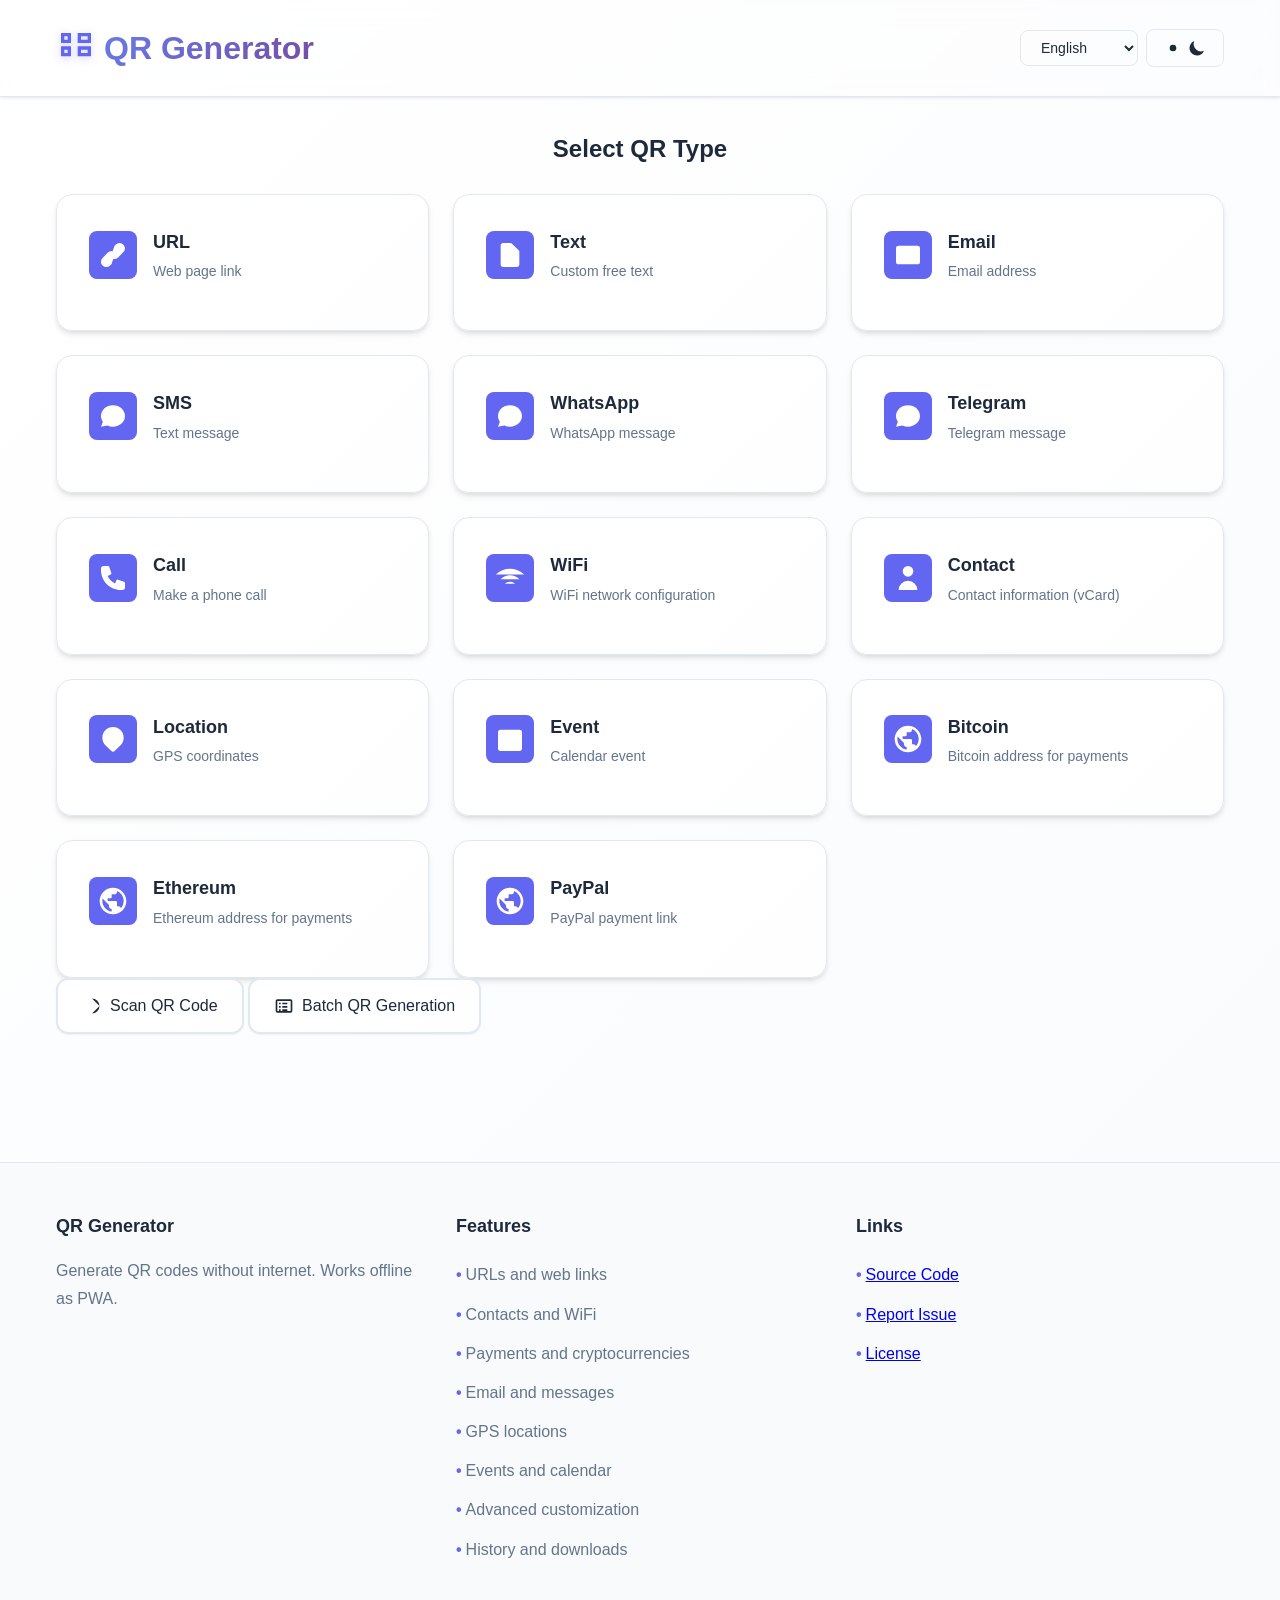
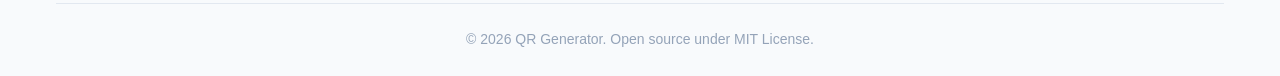
==== commit 2867a3f0: "deploy: 51be442846e184b021315b5e340f3675781c6481" ====
--- a/index.html
+++ b/index.html
@@ -18,16 +18,16 @@
 	<meta property="og:title" content="QR Generator - Offline QR Code Generator">
 	<meta property="og:description" content="Create QR codes offline for URLs, contacts, WiFi, payments and more. Works without internet. Free and secure PWA.">
 	<meta property="og:type" content="website">
-	<meta property="og:url" content="https://qr-generator.com">
-	<meta property="og:image" content="https://qr-generator.com/assets/img/qr-preview.png">
+	<meta property="og:url" content="https://jmarc9901.github.io/qr-code-generator-pwa">
+	<meta property="og:image" content="https://jmarc9901.github.io/qr-code-generator-pwa/assets/img/og-preview.png">
 	<meta property="og:locale" content="en_US">
 	
 	<!-- Hreflang tags for international SEO -->
-	<link rel="alternate" hreflang="en" href="https://qr-generator.com/">
-	<link rel="alternate" hreflang="es" href="https://qr-generator.com/?lang=es">
-	<link rel="alternate" hreflang="pt" href="https://qr-generator.com/?lang=pt">
-	<link rel="alternate" hreflang="fr" href="https://qr-generator.com/?lang=fr">
-	<link rel="alternate" hreflang="x-default" href="https://qr-generator.com/">
+	<link rel="alternate" hreflang="en" href="https://jmarc9901.github.io/qr-code-generator-pwa/">
+	<link rel="alternate" hreflang="es" href="https://jmarc9901.github.io/qr-code-generator-pwa/?lang=es">
+	<link rel="alternate" hreflang="pt" href="https://jmarc9901.github.io/qr-code-generator-pwa/?lang=pt">
+	<link rel="alternate" hreflang="fr" href="https://jmarc9901.github.io/qr-code-generator-pwa/?lang=fr">
+	<link rel="alternate" hreflang="x-default" href="https://jmarc9901.github.io/qr-code-generator-pwa/">
 	
 	<!-- Sitemap -->
 	<link rel="sitemap" type="application/xml" title="Sitemap" href="/sitemap.xml">
@@ -36,12 +36,15 @@
 	<meta name="twitter:card" content="summary_large_image">
 	<meta name="twitter:title" content="QR Generator - Offline QR Code Generator">
 	<meta name="twitter:description" content="Create QR codes offline for URLs, contacts, WiFi, payments and more. Works without internet. Free and secure PWA.">
-	<meta name="twitter:image" content="https://qr-generator.com/assets/img/qr-preview.png">
+	<meta name="twitter:image" content="https://jmarc9901.github.io/qr-code-generator-pwa/assets/img/og-preview.png">
 	<meta name="twitter:site" content="@qrgenerator">
 	
 	<!-- Canonical URL -->
-	<link rel="canonical" href="https://qr-generator.com/">
-	
+	<link rel="canonical" href="https://jmarc9901.github.io/qr-code-generator-pwa/">
+
+	<!-- Content-Security-Policy -->
+	<meta http-equiv="Content-Security-Policy" content="default-src 'self'; script-src 'self' 'unsafe-inline' https://cdnjs.cloudflare.com; style-src 'self' 'unsafe-inline' https://fonts.googleapis.com; font-src 'self' https://fonts.gstatic.com; img-src 'self' data: blob:; connect-src 'self'; media-src 'self'; worker-src 'self' blob:;">
+
 	<!-- Structured Data -->
 	<script type="application/ld+json">
 	{
